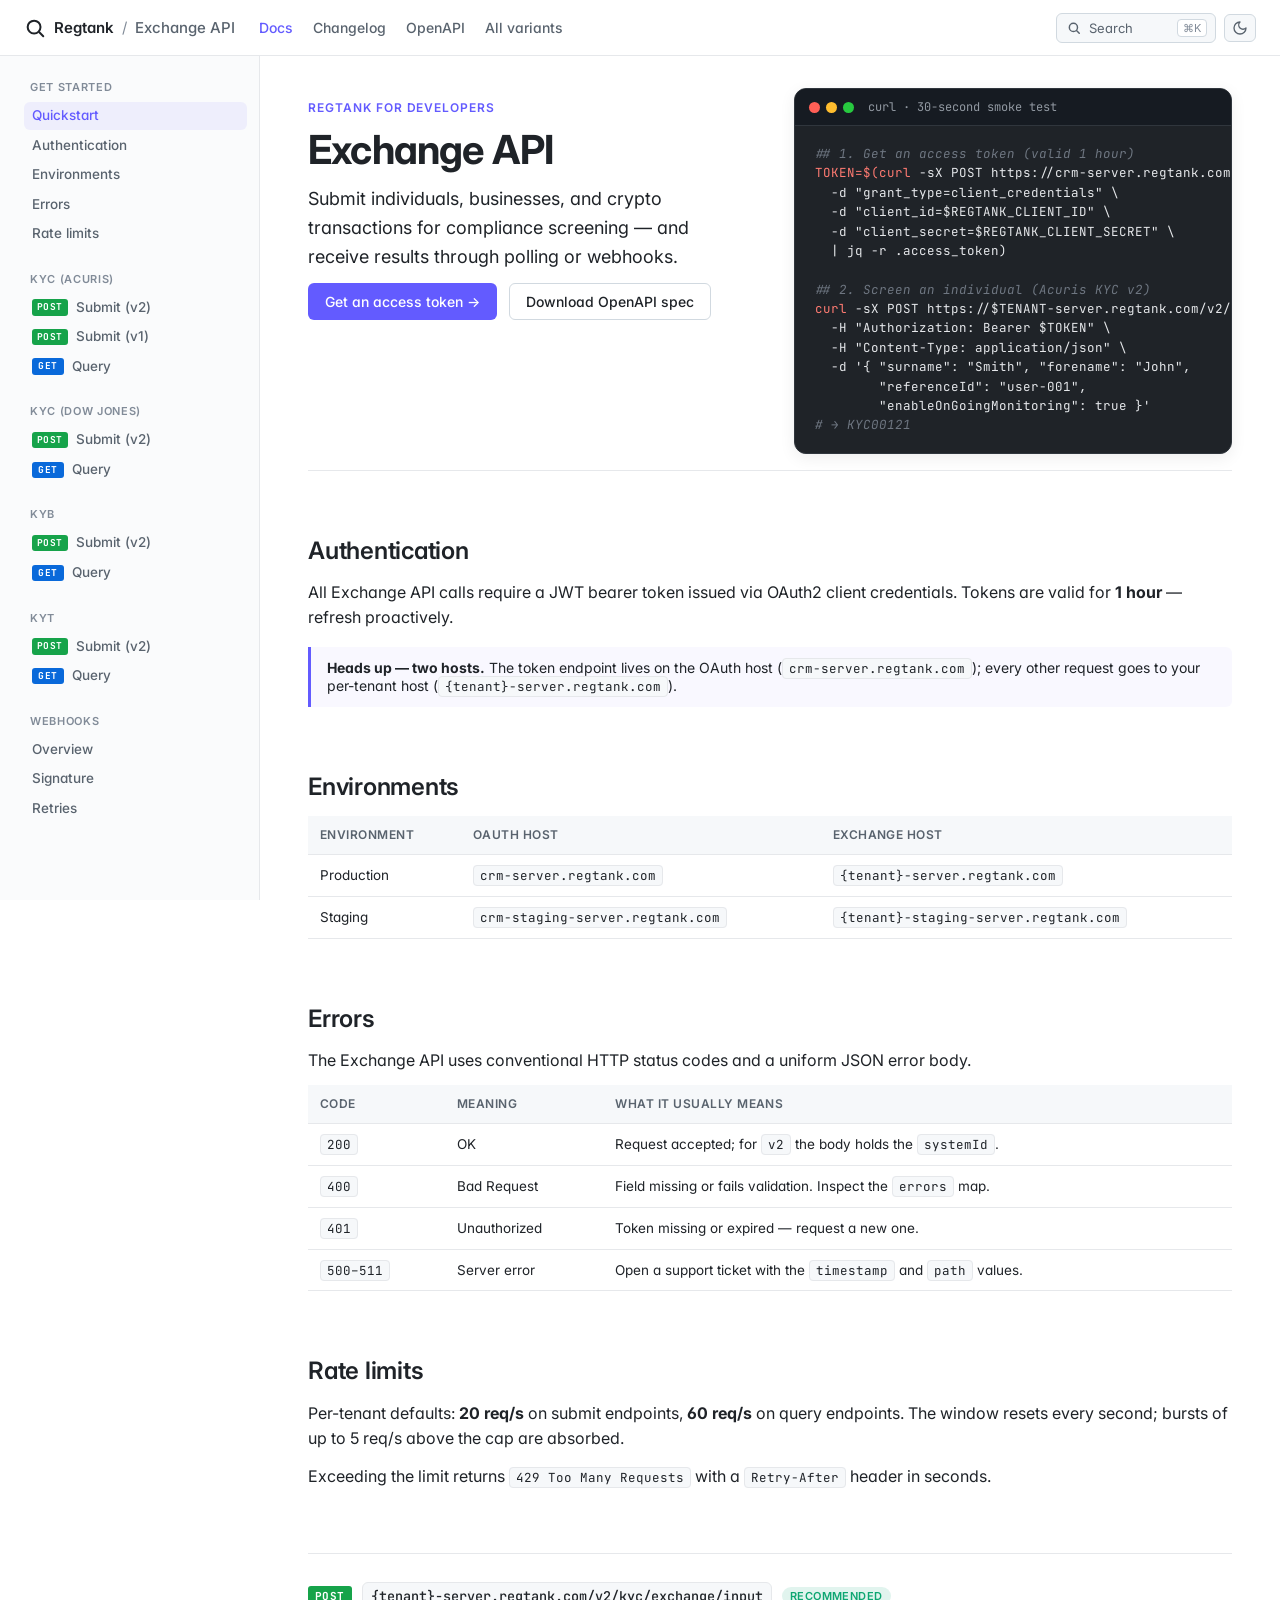
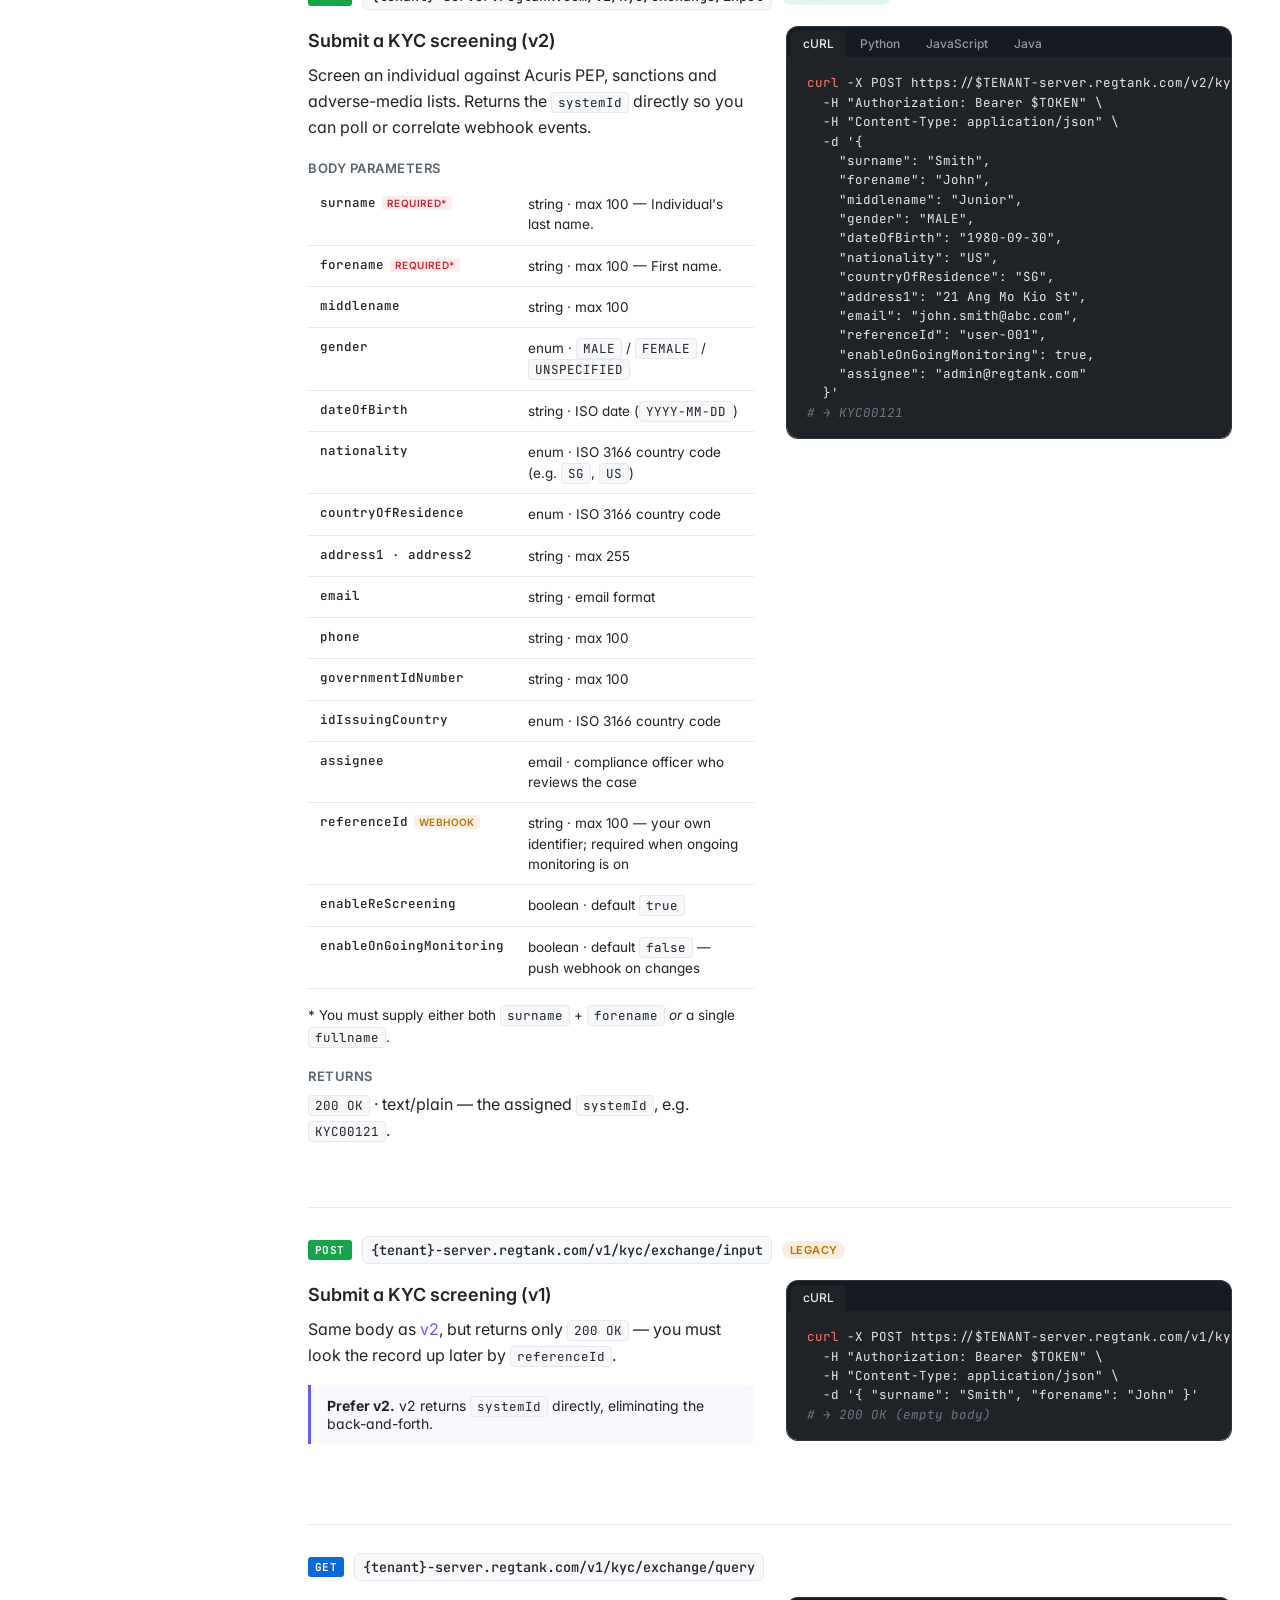
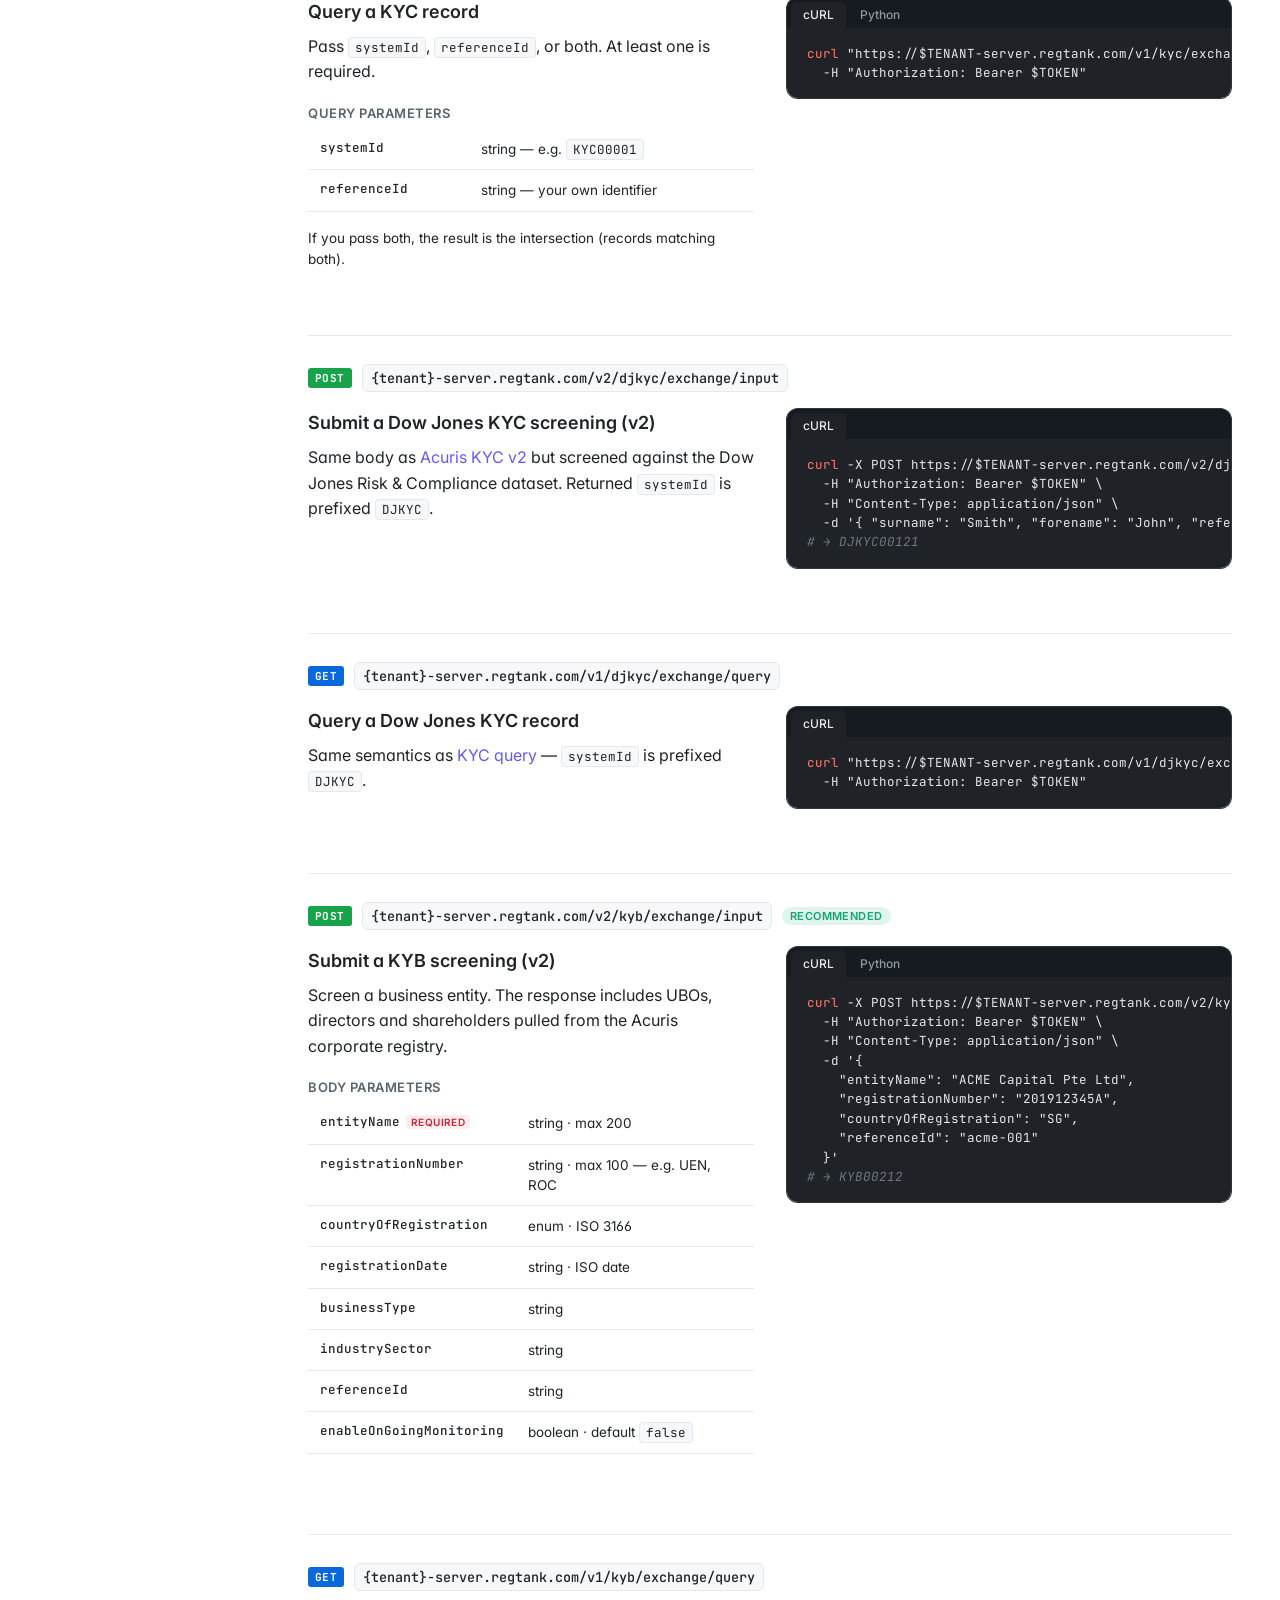
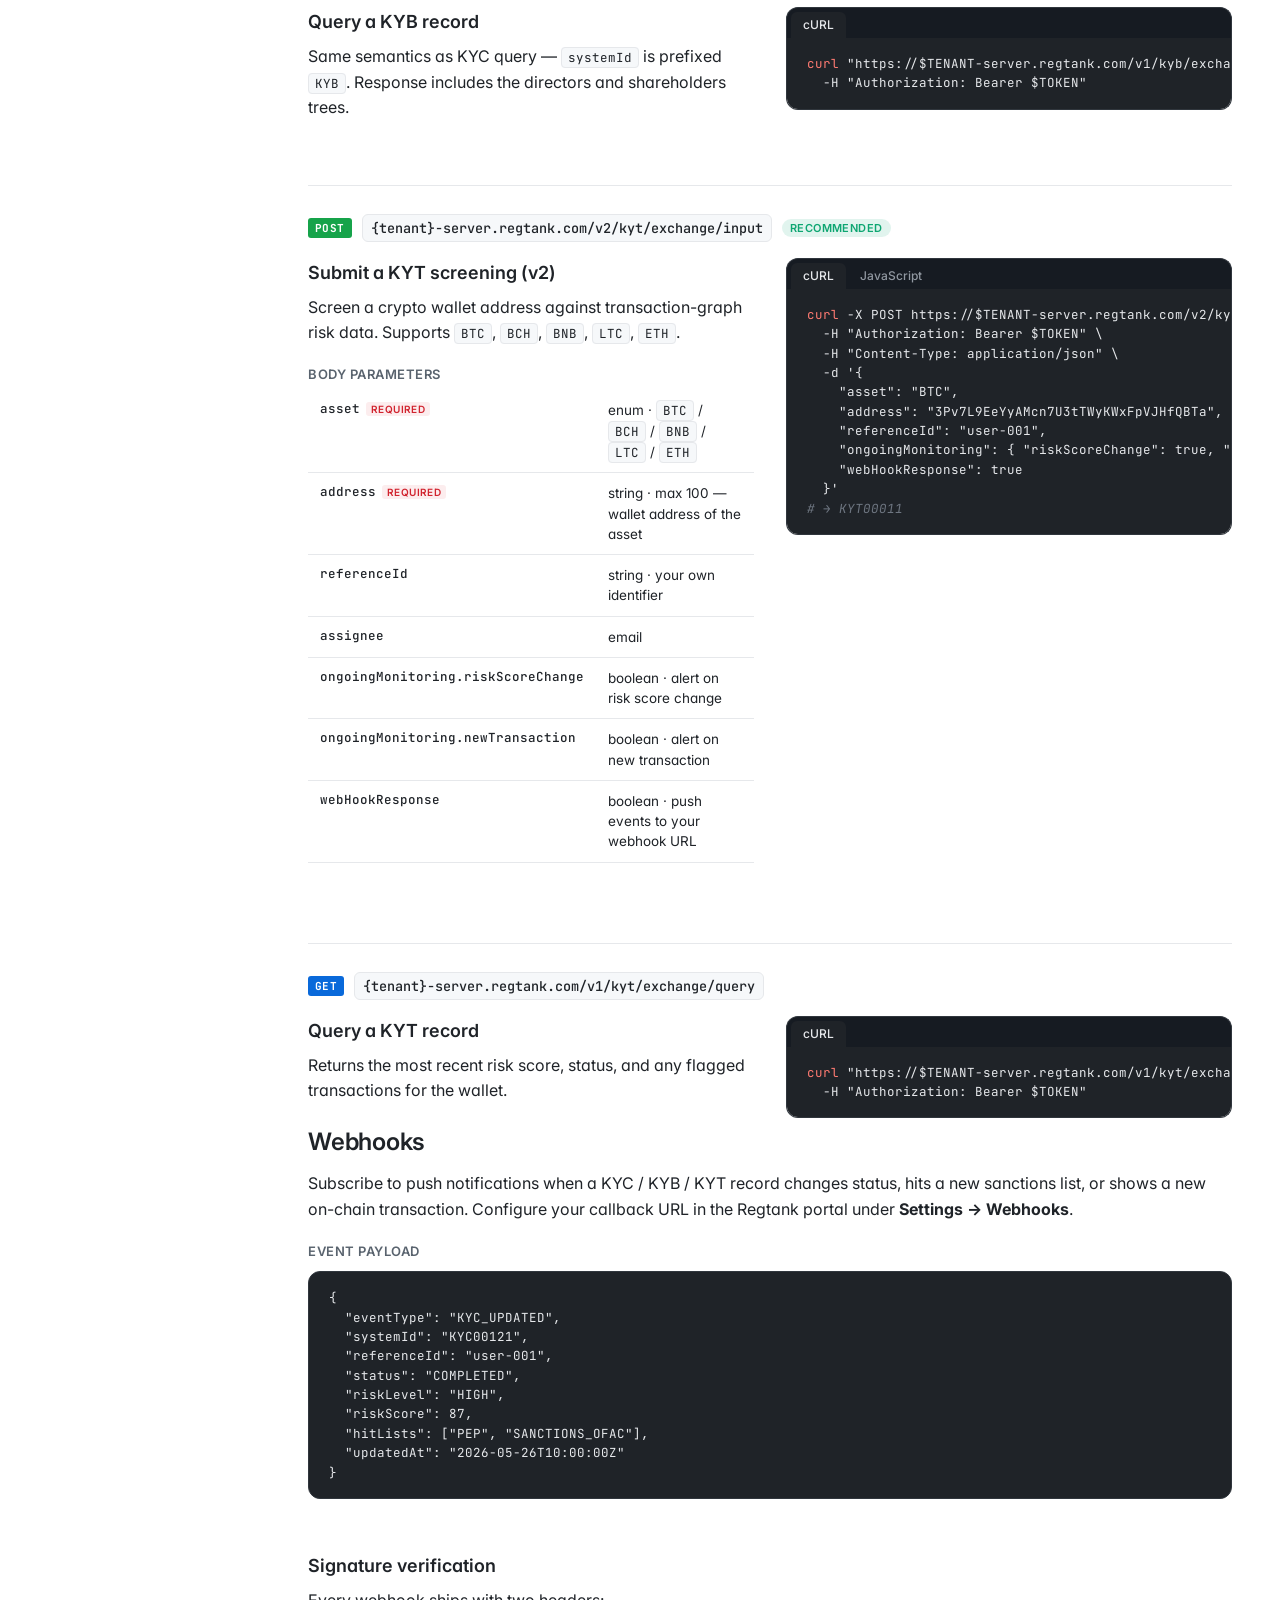
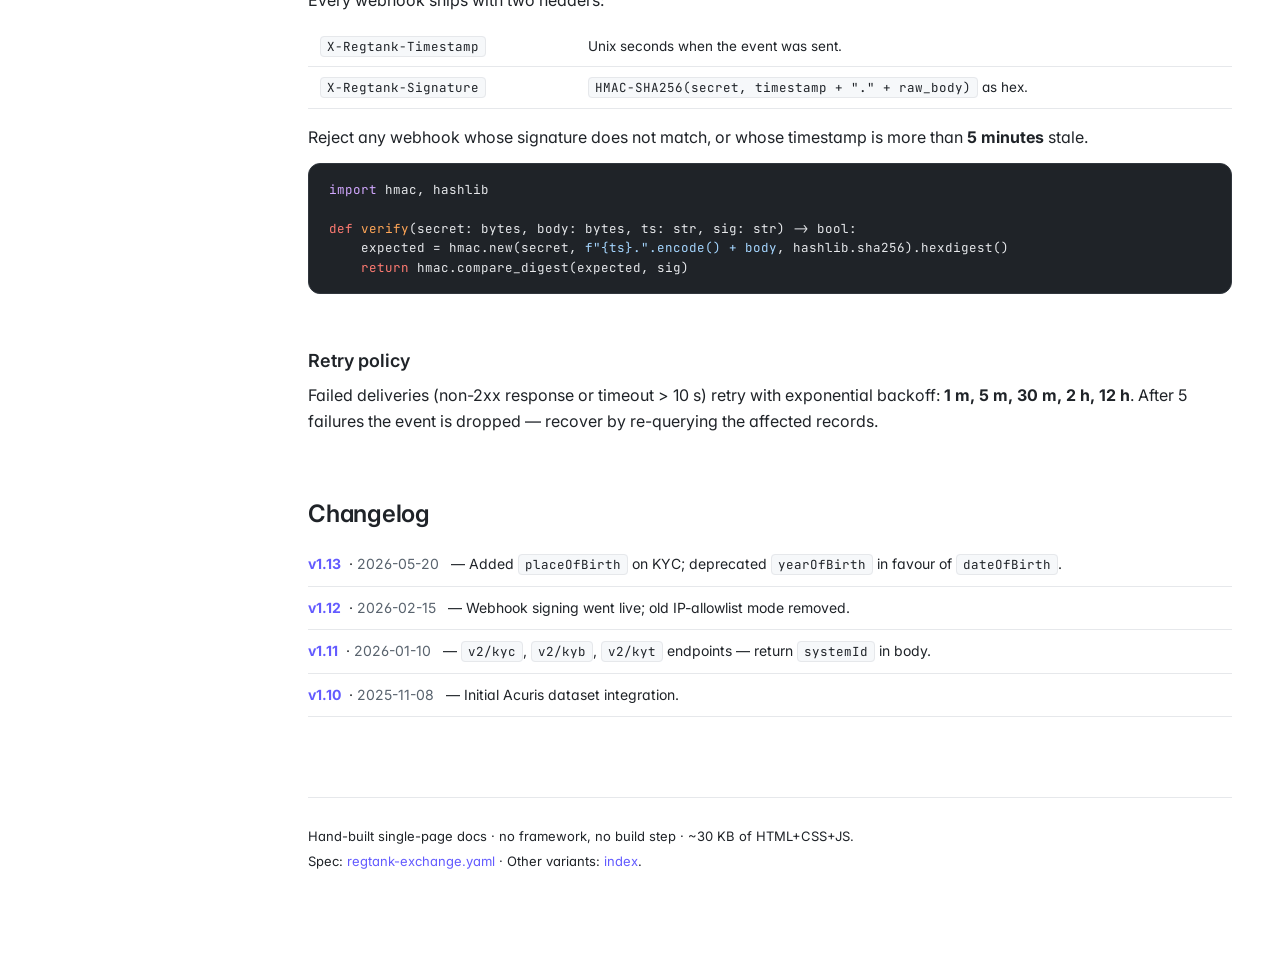
==== variants/custom-spa/index.html @ b51b9c36 "feat: Regtank Exchange API docs — 5 variants from one OpenAPI 3.1 spec Five rendering technologies (" ====
<!doctype html>
<html lang="en" data-theme="light">
  <head>
    <meta charset="utf-8" />
    <meta name="viewport" content="width=device-width, initial-scale=1" />
    <title>Regtank Exchange API · Docs</title>
    <meta name="description" content="Regtank Exchange API — hand-built Stripe-style developer docs (demo by SPXpay)" />
    <link rel="icon" href="data:image/svg+xml,<svg xmlns=%22http://www.w3.org/2000/svg%22 viewBox=%220 0 100 100%22><text y=%22.9em%22 font-size=%2290%22>🔎</text></svg>" />
    <link rel="preconnect" href="https://fonts.googleapis.com">
    <link rel="preconnect" href="https://fonts.gstatic.com" crossorigin>
    <link href="https://fonts.googleapis.com/css2?family=Inter:wght@400;500;600;700&family=JetBrains+Mono:wght@400;500;600&display=swap" rel="stylesheet">
    <link rel="stylesheet" href="styles.css" />
  </head>
  <body>
    <header class="topbar">
      <div class="topbar-inner">
        <a href="#" class="brand">
          <svg width="22" height="22" viewBox="0 0 24 24" fill="none" stroke="currentColor" stroke-width="2.2" stroke-linecap="round" stroke-linejoin="round"><circle cx="11" cy="11" r="7"/><path d="m21 21-4.3-4.3"/></svg>
          <span>Regtank</span>
          <span class="brand-sep">/</span>
          <span class="brand-section">Exchange API</span>
        </a>
        <nav class="top-nav">
          <a href="#section-quickstart" class="active">Docs</a>
          <a href="#section-changelog">Changelog</a>
          <a href="../../spec/regtank-exchange.yaml" target="_blank">OpenAPI</a>
          <a href="../../">All variants</a>
        </nav>
        <div class="top-actions">
          <button class="search-btn" id="search-btn" title="Search">
            <svg width="14" height="14" viewBox="0 0 24 24" fill="none" stroke="currentColor" stroke-width="2.5" stroke-linecap="round" stroke-linejoin="round"><circle cx="11" cy="11" r="7"/><path d="m21 21-4.3-4.3"/></svg>
            <span>Search</span>
            <kbd>⌘K</kbd>
          </button>
          <button class="theme-btn" id="theme-btn" title="Toggle theme">
            <svg class="icon-sun" width="16" height="16" viewBox="0 0 24 24" fill="none" stroke="currentColor" stroke-width="2" stroke-linecap="round" stroke-linejoin="round"><circle cx="12" cy="12" r="4"/><path d="M12 2v2"/><path d="M12 20v2"/><path d="m4.93 4.93 1.41 1.41"/><path d="m17.66 17.66 1.41 1.41"/><path d="M2 12h2"/><path d="M20 12h2"/><path d="m6.34 17.66-1.41 1.41"/><path d="m19.07 4.93-1.41 1.41"/></svg>
            <svg class="icon-moon" width="16" height="16" viewBox="0 0 24 24" fill="none" stroke="currentColor" stroke-width="2" stroke-linecap="round" stroke-linejoin="round"><path d="M12 3a6 6 0 0 0 9 9 9 9 0 1 1-9-9Z"/></svg>
          </button>
        </div>
      </div>
    </header>

    <div class="layout">
      <aside class="sidebar" id="sidebar">
        <nav>
          <div class="nav-section">
            <div class="nav-heading">Get started</div>
            <a href="#section-quickstart">Quickstart</a>
            <a href="#section-authentication">Authentication</a>
            <a href="#section-environments">Environments</a>
            <a href="#section-errors">Errors</a>
            <a href="#section-rate-limits">Rate limits</a>
          </div>
          <div class="nav-section">
            <div class="nav-heading">KYC (Acuris)</div>
            <a href="#op-submitKycV2"><span class="method post">POST</span> Submit (v2)</a>
            <a href="#op-submitKycV1"><span class="method post">POST</span> Submit (v1)</a>
            <a href="#op-queryKyc"><span class="method get">GET</span> Query</a>
          </div>
          <div class="nav-section">
            <div class="nav-heading">KYC (Dow Jones)</div>
            <a href="#op-submitDjKycV2"><span class="method post">POST</span> Submit (v2)</a>
            <a href="#op-queryDjKyc"><span class="method get">GET</span> Query</a>
          </div>
          <div class="nav-section">
            <div class="nav-heading">KYB</div>
            <a href="#op-submitKybV2"><span class="method post">POST</span> Submit (v2)</a>
            <a href="#op-queryKyb"><span class="method get">GET</span> Query</a>
          </div>
          <div class="nav-section">
            <div class="nav-heading">KYT</div>
            <a href="#op-submitKytV2"><span class="method post">POST</span> Submit (v2)</a>
            <a href="#op-queryKyt"><span class="method get">GET</span> Query</a>
          </div>
          <div class="nav-section">
            <div class="nav-heading">Webhooks</div>
            <a href="#section-webhook-overview">Overview</a>
            <a href="#section-webhook-signature">Signature</a>
            <a href="#section-webhook-retries">Retries</a>
          </div>
        </nav>
      </aside>

      <main class="content" id="content">
        <!-- Hero / Quickstart -->
        <section id="section-quickstart" class="hero">
          <div class="hero-text">
            <span class="hero-eyebrow">Regtank for developers</span>
            <h1>Exchange API</h1>
            <p class="hero-lede">
              Submit individuals, businesses, and crypto transactions for compliance
              screening — and receive results through polling or webhooks.
            </p>
            <div class="hero-cta">
              <a href="#section-authentication" class="btn primary">Get an access token →</a>
              <a href="../../spec/regtank-exchange.yaml" class="btn secondary" target="_blank">Download OpenAPI spec</a>
            </div>
          </div>
          <div class="hero-card">
            <div class="hero-card-head">
              <span class="dot red"></span><span class="dot yellow"></span><span class="dot green"></span>
              <span class="hero-card-title">curl · 30-second smoke test</span>
            </div>
<pre class="hero-card-body"><span class="c">## 1. Get an access token (valid 1 hour)</span>
<span class="k">TOKEN=$(curl</span> -sX POST https://crm-server.regtank.com/oauth/token \
  -d "grant_type=client_credentials" \
  -d "client_id=$REGTANK_CLIENT_ID" \
  -d "client_secret=$REGTANK_CLIENT_SECRET" \
  | jq -r .access_token)

<span class="c">## 2. Screen an individual (Acuris KYC v2)</span>
<span class="k">curl</span> -sX POST https://$TENANT-server.regtank.com/v2/kyc/exchange/input \
  -H "Authorization: Bearer $TOKEN" \
  -H "Content-Type: application/json" \
  -d '{ "surname": "Smith", "forename": "John",
        "referenceId": "user-001",
        "enableOnGoingMonitoring": true }'
<span class="c"># → KYC00121</span></pre>
          </div>
        </section>

        <section id="section-authentication">
          <h2>Authentication</h2>
          <p>
            All Exchange API calls require a JWT bearer token issued via OAuth2 client
            credentials. Tokens are valid for <strong>1 hour</strong> — refresh proactively.
          </p>
          <div class="callout">
            <strong>Heads up — two hosts.</strong>
            The token endpoint lives on the OAuth host (<code>crm-server.regtank.com</code>);
            every other request goes to your per-tenant host
            (<code>{tenant}-server.regtank.com</code>).
          </div>
        </section>

        <section id="section-environments">
          <h2>Environments</h2>
          <table class="def-table">
            <thead><tr><th>Environment</th><th>OAuth host</th><th>Exchange host</th></tr></thead>
            <tbody>
              <tr><td>Production</td><td><code>crm-server.regtank.com</code></td><td><code>{tenant}-server.regtank.com</code></td></tr>
              <tr><td>Staging</td><td><code>crm-staging-server.regtank.com</code></td><td><code>{tenant}-staging-server.regtank.com</code></td></tr>
            </tbody>
          </table>
        </section>

        <section id="section-errors">
          <h2>Errors</h2>
          <p>The Exchange API uses conventional HTTP status codes and a uniform JSON error body.</p>
          <table class="def-table">
            <thead><tr><th>Code</th><th>Meaning</th><th>What it usually means</th></tr></thead>
            <tbody>
              <tr><td><code>200</code></td><td>OK</td><td>Request accepted; for <code>v2</code> the body holds the <code>systemId</code>.</td></tr>
              <tr><td><code>400</code></td><td>Bad Request</td><td>Field missing or fails validation. Inspect the <code>errors</code> map.</td></tr>
              <tr><td><code>401</code></td><td>Unauthorized</td><td>Token missing or expired — request a new one.</td></tr>
              <tr><td><code>500–511</code></td><td>Server error</td><td>Open a support ticket with the <code>timestamp</code> and <code>path</code> values.</td></tr>
            </tbody>
          </table>
        </section>

        <section id="section-rate-limits">
          <h2>Rate limits</h2>
          <p>
            Per-tenant defaults: <strong>20 req/s</strong> on submit endpoints,
            <strong>60 req/s</strong> on query endpoints. The window resets every second;
            bursts of up to 5 req/s above the cap are absorbed.
          </p>
          <p>
            Exceeding the limit returns <code>429 Too Many Requests</code> with a
            <code>Retry-After</code> header in seconds.
          </p>
        </section>

        <!-- KYC v2 Submit -->
        <article id="op-submitKycV2" class="endpoint">
          <header>
            <span class="method post">POST</span>
            <code class="path">{tenant}-server.regtank.com/v2/kyc/exchange/input</code>
            <span class="badge recommended">recommended</span>
          </header>
          <div class="endpoint-grid">
            <div class="endpoint-doc">
              <h3>Submit a KYC screening (v2)</h3>
              <p>
                Screen an individual against Acuris PEP, sanctions and adverse-media
                lists. Returns the <code>systemId</code> directly so you can poll
                or correlate webhook events.
              </p>
              <h4>Body parameters</h4>
              <table class="params">
                <tbody>
                  <tr><td><code>surname</code><span class="req">required*</span></td><td>string · max 100 — Individual's last name.</td></tr>
                  <tr><td><code>forename</code><span class="req">required*</span></td><td>string · max 100 — First name.</td></tr>
                  <tr><td><code>middlename</code></td><td>string · max 100</td></tr>
                  <tr><td><code>gender</code></td><td>enum · <code>MALE</code> / <code>FEMALE</code> / <code>UNSPECIFIED</code></td></tr>
                  <tr><td><code>dateOfBirth</code></td><td>string · ISO date (<code>YYYY-MM-DD</code>)</td></tr>
                  <tr><td><code>nationality</code></td><td>enum · ISO 3166 country code (e.g. <code>SG</code>, <code>US</code>)</td></tr>
                  <tr><td><code>countryOfResidence</code></td><td>enum · ISO 3166 country code</td></tr>
                  <tr><td><code>address1</code> · <code>address2</code></td><td>string · max 255</td></tr>
                  <tr><td><code>email</code></td><td>string · email format</td></tr>
                  <tr><td><code>phone</code></td><td>string · max 100</td></tr>
                  <tr><td><code>governmentIdNumber</code></td><td>string · max 100</td></tr>
                  <tr><td><code>idIssuingCountry</code></td><td>enum · ISO 3166 country code</td></tr>
                  <tr><td><code>assignee</code></td><td>email · compliance officer who reviews the case</td></tr>
                  <tr><td><code>referenceId</code><span class="req opt">webhook</span></td><td>string · max 100 — your own identifier; required when ongoing monitoring is on</td></tr>
                  <tr><td><code>enableReScreening</code></td><td>boolean · default <code>true</code></td></tr>
                  <tr><td><code>enableOnGoingMonitoring</code></td><td>boolean · default <code>false</code> — push webhook on changes</td></tr>
                </tbody>
              </table>
              <p class="hint">* You must supply either both <code>surname</code> + <code>forename</code> <em>or</em> a single <code>fullname</code>.</p>
              <h4>Returns</h4>
              <p><code>200 OK</code> · text/plain — the assigned <code>systemId</code>, e.g. <code>KYC00121</code>.</p>
            </div>
            <aside class="endpoint-code">
              <div class="code-tabs" data-tabset="kyc-submit">
                <button data-lang="curl" class="active">cURL</button>
                <button data-lang="python">Python</button>
                <button data-lang="javascript">JavaScript</button>
                <button data-lang="java">Java</button>
              </div>
<pre data-tabset="kyc-submit" data-lang="curl" class="active"><span class="k">curl</span> -X POST https://$TENANT-server.regtank.com/v2/kyc/exchange/input \
  -H "Authorization: Bearer $TOKEN" \
  -H "Content-Type: application/json" \
  -d '{
    "surname": "Smith",
    "forename": "John",
    "middlename": "Junior",
    "gender": "MALE",
    "dateOfBirth": "1980-09-30",
    "nationality": "US",
    "countryOfResidence": "SG",
    "address1": "21 Ang Mo Kio St",
    "email": "john.smith@abc.com",
    "referenceId": "user-001",
    "enableOnGoingMonitoring": true,
    "assignee": "admin@regtank.com"
  }'
<span class="c"># → KYC00121</span></pre>
<pre data-tabset="kyc-submit" data-lang="python"><span class="i">import</span> os, requests

token = requests.post(
    "https://crm-server.regtank.com/oauth/token",
    data={
        "grant_type": "client_credentials",
        "client_id": os.environ["REGTANK_CLIENT_ID"],
        "client_secret": os.environ["REGTANK_CLIENT_SECRET"],
    },
).json()["access_token"]

system_id = requests.post(
    f"https://{os.environ['TENANT']}-server.regtank.com/v2/kyc/exchange/input",
    headers={"Authorization": <span class="s">f"Bearer {token}"</span>},
    json={
        "surname": "Smith",
        "forename": "John",
        "dateOfBirth": "1980-09-30",
        "nationality": "US",
        "referenceId": "user-001",
        "enableOnGoingMonitoring": True,
    },
).text
<span class="c">## "KYC00121"</span></pre>
<pre data-tabset="kyc-submit" data-lang="javascript"><span class="i">import</span> { fetch } <span class="i">from</span> 'undici';

<span class="k">const</span> tok = <span class="k">await</span> fetch(<span class="s">'https://crm-server.regtank.com/oauth/token'</span>, {
  method: <span class="s">'POST'</span>,
  body: <span class="k">new</span> URLSearchParams({
    grant_type: <span class="s">'client_credentials'</span>,
    client_id: process.env.REGTANK_CLIENT_ID,
    client_secret: process.env.REGTANK_CLIENT_SECRET,
  }),
}).then(r => r.json());

<span class="k">const</span> systemId = <span class="k">await</span> fetch(
  <span class="s">`https://${process.env.TENANT}-server.regtank.com/v2/kyc/exchange/input`</span>,
  {
    method: <span class="s">'POST'</span>,
    headers: {
      <span class="s">'Authorization'</span>: <span class="s">`Bearer ${tok.access_token}`</span>,
      <span class="s">'Content-Type'</span>: <span class="s">'application/json'</span>,
    },
    body: JSON.stringify({
      surname: <span class="s">'Smith'</span>,
      forename: <span class="s">'John'</span>,
      referenceId: <span class="s">'user-001'</span>,
      enableOnGoingMonitoring: <span class="k">true</span>,
    }),
  },
).then(r => r.text());
<span class="c">// "KYC00121"</span></pre>
<pre data-tabset="kyc-submit" data-lang="java">HttpClient http = HttpClient.newHttpClient();

<span class="c">// 1. token</span>
HttpRequest tok = HttpRequest.newBuilder()
    .uri(URI.create(<span class="s">"https://crm-server.regtank.com/oauth/token"</span>))
    .POST(BodyPublishers.ofString(
        <span class="s">"grant_type=client_credentials"</span>
        + <span class="s">"&amp;client_id="</span> + System.getenv(<span class="s">"REGTANK_CLIENT_ID"</span>)
        + <span class="s">"&amp;client_secret="</span> + System.getenv(<span class="s">"REGTANK_CLIENT_SECRET"</span>)))
    .build();
String token = JsonParser.parseString(http.send(tok, BodyHandlers.ofString()).body())
    .getAsJsonObject().get(<span class="s">"access_token"</span>).getAsString();

<span class="c">// 2. submit</span>
HttpRequest req = HttpRequest.newBuilder()
    .uri(URI.create(<span class="s">"https://"</span> + tenant + <span class="s">"-server.regtank.com/v2/kyc/exchange/input"</span>))
    .header(<span class="s">"Authorization"</span>, <span class="s">"Bearer "</span> + token)
    .header(<span class="s">"Content-Type"</span>, <span class="s">"application/json"</span>)
    .POST(BodyPublishers.ofString(<span class="s">"""
        { "surname":"Smith","forename":"John",
          "referenceId":"user-001",
          "enableOnGoingMonitoring":true }
    """</span>))
    .build();
String systemId = http.send(req, BodyHandlers.ofString()).body();
<span class="c">// "KYC00121"</span></pre>
            </aside>
          </div>
        </article>

        <!-- KYC v1 Submit -->
        <article id="op-submitKycV1" class="endpoint">
          <header>
            <span class="method post">POST</span>
            <code class="path">{tenant}-server.regtank.com/v1/kyc/exchange/input</code>
            <span class="badge legacy">legacy</span>
          </header>
          <div class="endpoint-grid">
            <div class="endpoint-doc">
              <h3>Submit a KYC screening (v1)</h3>
              <p>Same body as <a href="#op-submitKycV2">v2</a>, but returns only <code>200 OK</code> — you must look the record up later by <code>referenceId</code>.</p>
              <div class="callout">
                <strong>Prefer v2.</strong> v2 returns <code>systemId</code> directly, eliminating the back-and-forth.
              </div>
            </div>
            <aside class="endpoint-code">
              <div class="code-tabs" data-tabset="kyc-v1"><button data-lang="curl" class="active">cURL</button></div>
<pre data-tabset="kyc-v1" data-lang="curl" class="active"><span class="k">curl</span> -X POST https://$TENANT-server.regtank.com/v1/kyc/exchange/input \
  -H "Authorization: Bearer $TOKEN" \
  -H "Content-Type: application/json" \
  -d '{ "surname": "Smith", "forename": "John" }'
<span class="c"># → 200 OK (empty body)</span></pre>
            </aside>
          </div>
        </article>

        <!-- KYC Query -->
        <article id="op-queryKyc" class="endpoint">
          <header>
            <span class="method get">GET</span>
            <code class="path">{tenant}-server.regtank.com/v1/kyc/exchange/query</code>
          </header>
          <div class="endpoint-grid">
            <div class="endpoint-doc">
              <h3>Query a KYC record</h3>
              <p>Pass <code>systemId</code>, <code>referenceId</code>, or both. At least one is required.</p>
              <h4>Query parameters</h4>
              <table class="params">
                <tbody>
                  <tr><td><code>systemId</code></td><td>string — e.g. <code>KYC00001</code></td></tr>
                  <tr><td><code>referenceId</code></td><td>string — your own identifier</td></tr>
                </tbody>
              </table>
              <p class="hint">If you pass both, the result is the intersection (records matching both).</p>
            </div>
            <aside class="endpoint-code">
              <div class="code-tabs" data-tabset="kyc-query"><button data-lang="curl" class="active">cURL</button><button data-lang="python">Python</button></div>
<pre data-tabset="kyc-query" data-lang="curl" class="active"><span class="k">curl</span> "https://$TENANT-server.regtank.com/v1/kyc/exchange/query?systemId=KYC00001" \
  -H "Authorization: Bearer $TOKEN"</pre>
<pre data-tabset="kyc-query" data-lang="python">records = requests.get(
    <span class="s">f"https://{tenant}-server.regtank.com/v1/kyc/exchange/query"</span>,
    headers={<span class="s">"Authorization"</span>: <span class="s">f"Bearer {token}"</span>},
    params={<span class="s">"systemId"</span>: <span class="s">"KYC00001"</span>},
).json()
<span class="c">## [{ "systemId": "KYC00001", "status": "COMPLETED", "riskLevel": "LOW", ... }]</span></pre>
            </aside>
          </div>
        </article>

        <!-- DJKYC v2 -->
        <article id="op-submitDjKycV2" class="endpoint">
          <header><span class="method post">POST</span><code class="path">{tenant}-server.regtank.com/v2/djkyc/exchange/input</code></header>
          <div class="endpoint-grid">
            <div class="endpoint-doc">
              <h3>Submit a Dow Jones KYC screening (v2)</h3>
              <p>Same body as <a href="#op-submitKycV2">Acuris KYC v2</a> but screened against the Dow Jones Risk &amp; Compliance dataset. Returned <code>systemId</code> is prefixed <code>DJKYC</code>.</p>
            </div>
            <aside class="endpoint-code">
              <div class="code-tabs" data-tabset="dj"><button data-lang="curl" class="active">cURL</button></div>
<pre data-tabset="dj" data-lang="curl" class="active"><span class="k">curl</span> -X POST https://$TENANT-server.regtank.com/v2/djkyc/exchange/input \
  -H "Authorization: Bearer $TOKEN" \
  -H "Content-Type: application/json" \
  -d '{ "surname": "Smith", "forename": "John", "referenceId": "u-001" }'
<span class="c"># → DJKYC00121</span></pre>
            </aside>
          </div>
        </article>

        <article id="op-queryDjKyc" class="endpoint">
          <header><span class="method get">GET</span><code class="path">{tenant}-server.regtank.com/v1/djkyc/exchange/query</code></header>
          <div class="endpoint-grid">
            <div class="endpoint-doc">
              <h3>Query a Dow Jones KYC record</h3>
              <p>Same semantics as <a href="#op-queryKyc">KYC query</a> — <code>systemId</code> is prefixed <code>DJKYC</code>.</p>
            </div>
            <aside class="endpoint-code">
              <div class="code-tabs" data-tabset="djq"><button data-lang="curl" class="active">cURL</button></div>
<pre data-tabset="djq" data-lang="curl" class="active"><span class="k">curl</span> "https://$TENANT-server.regtank.com/v1/djkyc/exchange/query?systemId=DJKYC00001" \
  -H "Authorization: Bearer $TOKEN"</pre>
            </aside>
          </div>
        </article>

        <!-- KYB v2 -->
        <article id="op-submitKybV2" class="endpoint">
          <header><span class="method post">POST</span><code class="path">{tenant}-server.regtank.com/v2/kyb/exchange/input</code><span class="badge recommended">recommended</span></header>
          <div class="endpoint-grid">
            <div class="endpoint-doc">
              <h3>Submit a KYB screening (v2)</h3>
              <p>Screen a business entity. The response includes UBOs, directors and shareholders pulled from the Acuris corporate registry.</p>
              <h4>Body parameters</h4>
              <table class="params">
                <tbody>
                  <tr><td><code>entityName</code><span class="req">required</span></td><td>string · max 200</td></tr>
                  <tr><td><code>registrationNumber</code></td><td>string · max 100 — e.g. UEN, ROC</td></tr>
                  <tr><td><code>countryOfRegistration</code></td><td>enum · ISO 3166</td></tr>
                  <tr><td><code>registrationDate</code></td><td>string · ISO date</td></tr>
                  <tr><td><code>businessType</code></td><td>string</td></tr>
                  <tr><td><code>industrySector</code></td><td>string</td></tr>
                  <tr><td><code>referenceId</code></td><td>string</td></tr>
                  <tr><td><code>enableOnGoingMonitoring</code></td><td>boolean · default <code>false</code></td></tr>
                </tbody>
              </table>
            </div>
            <aside class="endpoint-code">
              <div class="code-tabs" data-tabset="kyb"><button data-lang="curl" class="active">cURL</button><button data-lang="python">Python</button></div>
<pre data-tabset="kyb" data-lang="curl" class="active"><span class="k">curl</span> -X POST https://$TENANT-server.regtank.com/v2/kyb/exchange/input \
  -H "Authorization: Bearer $TOKEN" \
  -H "Content-Type: application/json" \
  -d '{
    "entityName": "ACME Capital Pte Ltd",
    "registrationNumber": "201912345A",
    "countryOfRegistration": "SG",
    "referenceId": "acme-001"
  }'
<span class="c"># → KYB00212</span></pre>
<pre data-tabset="kyb" data-lang="python">requests.post(
    <span class="s">f"https://{tenant}-server.regtank.com/v2/kyb/exchange/input"</span>,
    headers={<span class="s">"Authorization"</span>: <span class="s">f"Bearer {token}"</span>},
    json={
        <span class="s">"entityName"</span>: <span class="s">"ACME Capital Pte Ltd"</span>,
        <span class="s">"registrationNumber"</span>: <span class="s">"201912345A"</span>,
        <span class="s">"countryOfRegistration"</span>: <span class="s">"SG"</span>,
        <span class="s">"referenceId"</span>: <span class="s">"acme-001"</span>,
    },
).text  <span class="c"># "KYB00212"</span></pre>
            </aside>
          </div>
        </article>

        <article id="op-queryKyb" class="endpoint">
          <header><span class="method get">GET</span><code class="path">{tenant}-server.regtank.com/v1/kyb/exchange/query</code></header>
          <div class="endpoint-grid">
            <div class="endpoint-doc">
              <h3>Query a KYB record</h3>
              <p>Same semantics as KYC query — <code>systemId</code> is prefixed <code>KYB</code>. Response includes the directors and shareholders trees.</p>
            </div>
            <aside class="endpoint-code">
              <div class="code-tabs" data-tabset="kybq"><button data-lang="curl" class="active">cURL</button></div>
<pre data-tabset="kybq" data-lang="curl" class="active"><span class="k">curl</span> "https://$TENANT-server.regtank.com/v1/kyb/exchange/query?systemId=KYB003456" \
  -H "Authorization: Bearer $TOKEN"</pre>
            </aside>
          </div>
        </article>

        <!-- KYT v2 -->
        <article id="op-submitKytV2" class="endpoint">
          <header><span class="method post">POST</span><code class="path">{tenant}-server.regtank.com/v2/kyt/exchange/input</code><span class="badge recommended">recommended</span></header>
          <div class="endpoint-grid">
            <div class="endpoint-doc">
              <h3>Submit a KYT screening (v2)</h3>
              <p>Screen a crypto wallet address against transaction-graph risk data. Supports <code>BTC</code>, <code>BCH</code>, <code>BNB</code>, <code>LTC</code>, <code>ETH</code>.</p>
              <h4>Body parameters</h4>
              <table class="params">
                <tbody>
                  <tr><td><code>asset</code><span class="req">required</span></td><td>enum · <code>BTC</code> / <code>BCH</code> / <code>BNB</code> / <code>LTC</code> / <code>ETH</code></td></tr>
                  <tr><td><code>address</code><span class="req">required</span></td><td>string · max 100 — wallet address of the asset</td></tr>
                  <tr><td><code>referenceId</code></td><td>string · your own identifier</td></tr>
                  <tr><td><code>assignee</code></td><td>email</td></tr>
                  <tr><td><code>ongoingMonitoring.riskScoreChange</code></td><td>boolean · alert on risk score change</td></tr>
                  <tr><td><code>ongoingMonitoring.newTransaction</code></td><td>boolean · alert on new transaction</td></tr>
                  <tr><td><code>webHookResponse</code></td><td>boolean · push events to your webhook URL</td></tr>
                </tbody>
              </table>
            </div>
            <aside class="endpoint-code">
              <div class="code-tabs" data-tabset="kyt"><button data-lang="curl" class="active">cURL</button><button data-lang="javascript">JavaScript</button></div>
<pre data-tabset="kyt" data-lang="curl" class="active"><span class="k">curl</span> -X POST https://$TENANT-server.regtank.com/v2/kyt/exchange/input \
  -H "Authorization: Bearer $TOKEN" \
  -H "Content-Type: application/json" \
  -d '{
    "asset": "BTC",
    "address": "3Pv7L9EeYyAMcn7U3tTWyKWxFpVJHfQBTa",
    "referenceId": "user-001",
    "ongoingMonitoring": { "riskScoreChange": true, "newTransaction": true },
    "webHookResponse": true
  }'
<span class="c"># → KYT00011</span></pre>
<pre data-tabset="kyt" data-lang="javascript"><span class="k">const</span> systemId = <span class="k">await</span> fetch(
  <span class="s">`https://${tenant}-server.regtank.com/v2/kyt/exchange/input`</span>,
  {
    method: <span class="s">'POST'</span>,
    headers: { Authorization: <span class="s">`Bearer ${token}`</span>, <span class="s">'Content-Type'</span>: <span class="s">'application/json'</span> },
    body: JSON.stringify({
      asset: <span class="s">'BTC'</span>,
      address: <span class="s">'3Pv7L9EeYyAMcn7U3tTWyKWxFpVJHfQBTa'</span>,
      referenceId: <span class="s">'user-001'</span>,
      ongoingMonitoring: { riskScoreChange: <span class="k">true</span>, newTransaction: <span class="k">true</span> },
      webHookResponse: <span class="k">true</span>,
    }),
  },
).then(r => r.text());
<span class="c">// "KYT00011"</span></pre>
            </aside>
          </div>
        </article>

        <article id="op-queryKyt" class="endpoint">
          <header><span class="method get">GET</span><code class="path">{tenant}-server.regtank.com/v1/kyt/exchange/query</code></header>
          <div class="endpoint-grid">
            <div class="endpoint-doc">
              <h3>Query a KYT record</h3>
              <p>Returns the most recent risk score, status, and any flagged transactions for the wallet.</p>
            </div>
            <aside class="endpoint-code">
              <div class="code-tabs" data-tabset="kytq"><button data-lang="curl" class="active">cURL</button></div>
<pre data-tabset="kytq" data-lang="curl" class="active"><span class="k">curl</span> "https://$TENANT-server.regtank.com/v1/kyt/exchange/query?systemId=KYT00011" \
  -H "Authorization: Bearer $TOKEN"</pre>
            </aside>
          </div>
        </article>

        <!-- Webhooks -->
        <section id="section-webhook-overview">
          <h2>Webhooks</h2>
          <p>
            Subscribe to push notifications when a KYC / KYB / KYT record changes status,
            hits a new sanctions list, or shows a new on-chain transaction.
            Configure your callback URL in the Regtank portal under
            <strong>Settings → Webhooks</strong>.
          </p>
          <h4>Event payload</h4>
          <pre class="standalone">{
  "eventType": "KYC_UPDATED",
  "systemId": "KYC00121",
  "referenceId": "user-001",
  "status": "COMPLETED",
  "riskLevel": "HIGH",
  "riskScore": 87,
  "hitLists": ["PEP", "SANCTIONS_OFAC"],
  "updatedAt": "2026-05-26T10:00:00Z"
}</pre>
        </section>

        <section id="section-webhook-signature">
          <h3>Signature verification</h3>
          <p>Every webhook ships with two headers:</p>
          <table class="def-table">
            <tbody>
              <tr><td><code>X-Regtank-Timestamp</code></td><td>Unix seconds when the event was sent.</td></tr>
              <tr><td><code>X-Regtank-Signature</code></td><td><code>HMAC-SHA256(secret, timestamp + "." + raw_body)</code> as hex.</td></tr>
            </tbody>
          </table>
          <p>Reject any webhook whose signature does not match, or whose timestamp is more than <strong>5 minutes</strong> stale.</p>
          <pre class="standalone"><span class="i">import</span> hmac, hashlib

<span class="k">def</span> <span class="f">verify</span>(secret: bytes, body: bytes, ts: str, sig: str) -> bool:
    expected = hmac.new(secret, <span class="s">f"{ts}.".encode() + body</span>, hashlib.sha256).hexdigest()
    <span class="k">return</span> hmac.compare_digest(expected, sig)</pre>
        </section>

        <section id="section-webhook-retries">
          <h3>Retry policy</h3>
          <p>
            Failed deliveries (non-2xx response or timeout &gt; 10 s) retry with exponential
            backoff: <strong>1 m, 5 m, 30 m, 2 h, 12 h</strong>. After 5 failures the event
            is dropped — recover by re-querying the affected records.
          </p>
        </section>

        <section id="section-changelog">
          <h2>Changelog</h2>
          <ul class="changelog">
            <li><strong>v1.13</strong> · <em>2026-05-20</em> — Added <code>placeOfBirth</code> on KYC; deprecated <code>yearOfBirth</code> in favour of <code>dateOfBirth</code>.</li>
            <li><strong>v1.12</strong> · <em>2026-02-15</em> — Webhook signing went live; old IP-allowlist mode removed.</li>
            <li><strong>v1.11</strong> · <em>2026-01-10</em> — <code>v2/kyc</code>, <code>v2/kyb</code>, <code>v2/kyt</code> endpoints — return <code>systemId</code> in body.</li>
            <li><strong>v1.10</strong> · <em>2025-11-08</em> — Initial Acuris dataset integration.</li>
          </ul>
        </section>

        <footer class="footer">
          <p>Hand-built single-page docs · no framework, no build step · ~30 KB of HTML+CSS+JS.</p>
          <p>Spec: <a href="../../spec/regtank-exchange.yaml" target="_blank">regtank-exchange.yaml</a> · Other variants: <a href="../../">index</a>.</p>
        </footer>
      </main>
    </div>

    <div class="search-modal" id="search-modal" hidden>
      <div class="search-modal-card">
        <div class="search-modal-input">
          <svg width="16" height="16" viewBox="0 0 24 24" fill="none" stroke="currentColor" stroke-width="2" stroke-linecap="round" stroke-linejoin="round"><circle cx="11" cy="11" r="7"/><path d="m21 21-4.3-4.3"/></svg>
          <input id="search-input" type="search" placeholder="Search endpoints, fields, error codes…" autocomplete="off" />
          <kbd>esc</kbd>
        </div>
        <div class="search-results" id="search-results"></div>
      </div>
    </div>

    <script src="script.js"></script>
  </body>
</html>
---- variants/custom-spa/styles.css ----
/* ========================================================================
   Regtank Exchange API — hand-built Stripe-style docs
   ======================================================================== */

:root {
  --c-bg: #ffffff;
  --c-bg-elev: #f6f8fa;
  --c-bg-sidebar: #fafbfc;
  --c-text: #1f2328;
  --c-text-muted: #59636e;
  --c-text-soft: #818b98;
  --c-border: #d1d9e0;
  --c-border-soft: #e6e8eb;
  --c-link: #635bff;        /* stripe purple */
  --c-link-hover: #4b44d0;
  --c-accent: #635bff;
  --c-code-bg: #1f2328;
  --c-code-text: #e6e8eb;
  --c-success: #0ea672;
  --c-warning: #b97400;
  --c-danger: #d1242f;

  --post: #16a34a;
  --get:  #0969da;
  --put:  #b97400;
  --del:  #d1242f;

  --radius: 6px;
  --radius-lg: 12px;
  --shadow-sm: 0 1px 2px rgba(0,0,0,.05);
  --shadow-md: 0 4px 16px rgba(0,0,0,.07);

  --sidebar-w: 260px;
  --top-h: 56px;
  --content-max: 1380px;

  --font: 'Inter', -apple-system, BlinkMacSystemFont, 'Segoe UI', system-ui, sans-serif;
  --font-mono: 'JetBrains Mono', ui-monospace, SFMono-Regular, Menlo, monospace;
}

html[data-theme='dark'] {
  --c-bg: #0d1117;
  --c-bg-elev: #161b22;
  --c-bg-sidebar: #0d1117;
  --c-text: #e6e8eb;
  --c-text-muted: #9198a1;
  --c-text-soft: #656c76;
  --c-border: #30363d;
  --c-border-soft: #21262d;
  --c-link: #8b85ff;
  --c-link-hover: #a59fff;
  --c-code-bg: #010409;
  --c-code-text: #e6e8eb;
  --shadow-sm: 0 1px 2px rgba(0,0,0,.4);
  --shadow-md: 0 4px 16px rgba(0,0,0,.5);
}

*, *::before, *::after { box-sizing: border-box; }

html, body {
  margin: 0;
  background: var(--c-bg);
  color: var(--c-text);
  font-family: var(--font);
  -webkit-font-smoothing: antialiased;
  font-feature-settings: 'cv02', 'cv03', 'cv04', 'cv11';
}

a { color: var(--c-link); text-decoration: none; }
a:hover { color: var(--c-link-hover); }

code, pre { font-family: var(--font-mono); font-size: 13px; }
code {
  background: var(--c-bg-elev);
  padding: 1px 6px;
  border-radius: 4px;
  border: 1px solid var(--c-border-soft);
  font-size: 12.5px;
}
pre code { background: transparent; border: none; padding: 0; }

/* ---------- Topbar ---------- */

.topbar {
  position: sticky; top: 0; z-index: 50;
  height: var(--top-h);
  background: var(--c-bg);
  border-bottom: 1px solid var(--c-border-soft);
  backdrop-filter: saturate(180%) blur(6px);
}
.topbar-inner {
  max-width: var(--content-max);
  height: 100%;
  margin: 0 auto;
  display: flex; align-items: center; gap: 24px;
  padding: 0 24px;
}
.brand {
  display: flex; align-items: center; gap: 8px;
  color: var(--c-text);
  font-weight: 600;
  font-size: 15px;
}
.brand:hover { color: var(--c-text); }
.brand-sep { color: var(--c-text-soft); font-weight: 400; }
.brand-section { color: var(--c-text-muted); font-weight: 500; }

.top-nav {
  display: flex; gap: 20px; flex: 1;
}
.top-nav a {
  color: var(--c-text-muted);
  font-size: 14px;
  font-weight: 500;
  padding: 4px 0;
}
.top-nav a:hover, .top-nav a.active { color: var(--c-text); }
.top-nav a.active { color: var(--c-accent); }

.top-actions { display: flex; align-items: center; gap: 8px; }
.search-btn {
  display: flex; align-items: center; gap: 8px;
  background: var(--c-bg-elev);
  border: 1px solid var(--c-border);
  border-radius: var(--radius);
  padding: 5px 8px 5px 10px;
  font: inherit;
  font-size: 13px;
  color: var(--c-text-muted);
  cursor: pointer;
}
.search-btn:hover { border-color: var(--c-text-soft); }
.search-btn span { padding-right: 36px; }
.search-btn kbd {
  background: var(--c-bg);
  border: 1px solid var(--c-border);
  border-radius: 4px;
  font: inherit;
  font-size: 11px;
  padding: 1px 5px;
  color: var(--c-text-soft);
}

.theme-btn {
  background: var(--c-bg-elev);
  border: 1px solid var(--c-border);
  border-radius: var(--radius);
  width: 32px; height: 28px;
  display: inline-flex; align-items: center; justify-content: center;
  cursor: pointer;
  color: var(--c-text-muted);
}
.theme-btn:hover { color: var(--c-text); border-color: var(--c-text-soft); }
.theme-btn .icon-sun { display: none; }
.theme-btn .icon-moon { display: inline; }
html[data-theme='dark'] .theme-btn .icon-sun { display: inline; }
html[data-theme='dark'] .theme-btn .icon-moon { display: none; }

/* ---------- Layout ---------- */

.layout {
  display: grid;
  grid-template-columns: var(--sidebar-w) 1fr;
  max-width: var(--content-max);
  margin: 0 auto;
}

.sidebar {
  position: sticky;
  top: var(--top-h);
  height: calc(100vh - var(--top-h));
  overflow-y: auto;
  padding: 24px 12px 48px 24px;
  background: var(--c-bg-sidebar);
  border-right: 1px solid var(--c-border-soft);
}
.sidebar nav { display: flex; flex-direction: column; gap: 24px; }
.nav-section { display: flex; flex-direction: column; gap: 2px; }
.nav-heading {
  font-size: 11px;
  text-transform: uppercase;
  letter-spacing: 0.06em;
  font-weight: 600;
  color: var(--c-text-soft);
  margin-bottom: 6px;
  padding-left: 6px;
}
.sidebar a {
  display: flex; align-items: center; gap: 8px;
  padding: 5px 8px;
  border-radius: var(--radius);
  font-size: 13.5px;
  color: var(--c-text-muted);
  font-weight: 500;
  line-height: 1.3;
}
.sidebar a:hover { background: var(--c-bg-elev); color: var(--c-text); }
.sidebar a.active {
  background: rgba(99, 91, 255, 0.08);
  color: var(--c-accent);
}

.method {
  font-family: var(--font-mono);
  font-size: 9.5px;
  font-weight: 700;
  letter-spacing: 0.04em;
  padding: 2px 5px;
  border-radius: 3px;
  color: white;
  flex-shrink: 0;
  min-width: 32px;
  text-align: center;
}
.method.post { background: var(--post); }
.method.get  { background: var(--get); }
.method.put  { background: var(--put); }
.method.del  { background: var(--del); }

/* ---------- Content ---------- */

.content {
  padding: 32px 48px 96px;
  min-width: 0;
  max-width: 100%;
}
.content section { margin-bottom: 56px; }
.content h1 {
  font-size: 40px; line-height: 1.15;
  margin: 0 0 12px;
  letter-spacing: -0.02em;
  font-weight: 700;
}
.content h2 {
  font-size: 24px; line-height: 1.3;
  margin: 0 0 14px;
  letter-spacing: -0.01em;
  font-weight: 600;
  padding-top: 8px;
  scroll-margin-top: 80px;
}
.content h3 {
  font-size: 18px;
  margin: 0 0 12px;
  font-weight: 600;
  scroll-margin-top: 80px;
}
.content h4 {
  font-size: 13px;
  margin: 20px 0 8px;
  font-weight: 600;
  text-transform: uppercase;
  letter-spacing: 0.04em;
  color: var(--c-text-muted);
}
.content p { line-height: 1.6; color: var(--c-text); margin: 0 0 12px; }
.content p:last-child { margin-bottom: 0; }
.hint { color: var(--c-text-muted); font-size: 13.5px; }

/* ---------- Hero ---------- */

.hero {
  display: grid;
  grid-template-columns: minmax(0, 1fr) minmax(0, 1fr);
  gap: 48px;
  align-items: start;
  padding-bottom: 16px;
  margin-bottom: 56px;
  border-bottom: 1px solid var(--c-border-soft);
}
.hero-text { padding-top: 8px; }
.hero-eyebrow {
  display: inline-block;
  font-size: 12px;
  text-transform: uppercase;
  letter-spacing: 0.08em;
  font-weight: 600;
  color: var(--c-accent);
  margin-bottom: 12px;
}
.hero-lede {
  font-size: 18px;
  line-height: 1.55;
  color: var(--c-text-muted);
  margin: 12px 0 24px;
}
.hero-cta { display: flex; gap: 12px; flex-wrap: wrap; }
.btn {
  display: inline-flex; align-items: center; gap: 6px;
  padding: 9px 16px;
  border-radius: var(--radius);
  font-size: 14px;
  font-weight: 500;
  border: 1px solid transparent;
  cursor: pointer;
  text-decoration: none;
}
.btn.primary {
  background: var(--c-accent);
  color: white;
}
.btn.primary:hover { background: var(--c-link-hover); color: white; }
.btn.secondary {
  background: var(--c-bg);
  color: var(--c-text);
  border-color: var(--c-border);
}
.btn.secondary:hover { border-color: var(--c-text-soft); color: var(--c-text); }

.hero-card {
  background: var(--c-code-bg);
  border-radius: var(--radius-lg);
  overflow: hidden;
  box-shadow: var(--shadow-md);
  border: 1px solid #30363d;
}
.hero-card-head {
  display: flex; align-items: center; gap: 6px;
  padding: 10px 14px;
  background: #161b22;
  border-bottom: 1px solid #30363d;
}
.hero-card-title {
  margin-left: 8px;
  color: #9198a1;
  font-family: var(--font-mono);
  font-size: 12px;
}
.dot { width: 11px; height: 11px; border-radius: 50%; display: inline-block; }
.dot.red    { background: #ff5f56; }
.dot.yellow { background: #ffbd2e; }
.dot.green  { background: #27c93f; }
.hero-card-body {
  margin: 0;
  padding: 18px 20px;
  font: 12.5px/1.55 var(--font-mono);
  color: var(--c-code-text);
  overflow-x: auto;
}

/* ---------- Callout ---------- */

.callout {
  border-left: 3px solid var(--c-accent);
  background: rgba(99, 91, 255, 0.04);
  padding: 12px 16px;
  margin: 16px 0;
  border-radius: 0 var(--radius) var(--radius) 0;
  font-size: 14px;
}
.callout strong { color: var(--c-text); }
html[data-theme='dark'] .callout { background: rgba(139, 133, 255, 0.08); }

/* ---------- Tables ---------- */

.def-table, .params {
  width: 100%;
  border-collapse: collapse;
  font-size: 13.5px;
  margin: 8px 0 16px;
}
.def-table th, .def-table td, .params td {
  text-align: left;
  vertical-align: top;
  padding: 10px 12px;
  border-bottom: 1px solid var(--c-border-soft);
  line-height: 1.5;
}
.def-table th {
  font-size: 12px;
  font-weight: 600;
  text-transform: uppercase;
  letter-spacing: 0.04em;
  color: var(--c-text-muted);
  background: var(--c-bg-elev);
}
.params td:first-child { width: 36%; font-family: var(--font-mono); font-size: 12.5px; color: var(--c-text); }
.params td:first-child code { background: none; border: none; padding: 0; color: var(--c-text); font-weight: 500; }
.req {
  display: inline-block;
  margin-left: 6px;
  font: 600 10px/1 var(--font); font-family: var(--font);
  color: var(--c-danger);
  background: rgba(209, 36, 47, 0.08);
  padding: 2px 5px;
  border-radius: 3px;
  text-transform: uppercase;
  letter-spacing: 0.04em;
}
.req.opt { color: var(--c-warning); background: rgba(185, 116, 0, 0.10); }

/* ---------- Endpoint cards ---------- */

.endpoint {
  margin: 64px 0 0;
  scroll-margin-top: 80px;
  border-top: 1px solid var(--c-border-soft);
  padding-top: 28px;
}
.endpoint > header {
  display: flex; align-items: center; gap: 10px;
  flex-wrap: wrap;
  margin-bottom: 8px;
}
.endpoint > header .method { font-size: 11px; padding: 3px 7px; }
.endpoint > header .path {
  font-family: var(--font-mono);
  font-size: 13.5px;
  font-weight: 500;
  color: var(--c-text);
  background: var(--c-bg-elev);
  border: 1px solid var(--c-border-soft);
  padding: 4px 8px;
  border-radius: var(--radius);
}
.badge {
  font-size: 11px;
  font-weight: 600;
  padding: 2px 8px;
  border-radius: 12px;
  text-transform: uppercase;
  letter-spacing: 0.04em;
}
.badge.recommended { background: rgba(14, 166, 114, 0.12); color: var(--c-success); }
.badge.legacy { background: rgba(185, 116, 0, 0.12); color: var(--c-warning); }

.endpoint-grid {
  display: grid;
  grid-template-columns: minmax(0, 1fr) minmax(0, 1fr);
  gap: 32px;
  align-items: start;
  margin-top: 16px;
}
.endpoint-doc h3 { margin-top: 4px; }
.endpoint-code {
  position: sticky;
  top: calc(var(--top-h) + 16px);
}
.endpoint-code .code-tabs {
  display: flex; gap: 2px;
  background: #161b22;
  padding: 4px 4px 0;
  border-radius: var(--radius-lg) var(--radius-lg) 0 0;
  border: 1px solid #30363d;
  border-bottom: none;
}
.code-tabs button {
  background: transparent;
  border: none;
  color: #9198a1;
  padding: 7px 12px;
  font: 500 12px/1 var(--font);
  cursor: pointer;
  border-radius: 6px 6px 0 0;
}
.code-tabs button:hover { color: #e6e8eb; }
.code-tabs button.active {
  background: var(--c-code-bg);
  color: #e6e8eb;
}
.endpoint-code pre,
.endpoint-code pre[data-tabset] {
  display: none;
  margin: 0;
  padding: 16px 20px;
  background: var(--c-code-bg);
  color: var(--c-code-text);
  font: 12.5px/1.55 var(--font-mono);
  border-radius: 0 0 var(--radius-lg) var(--radius-lg);
  border: 1px solid #30363d;
  border-top: none;
  overflow-x: auto;
}
.endpoint-code pre.active { display: block; }

pre.standalone {
  padding: 16px 20px;
  background: var(--c-code-bg);
  color: var(--c-code-text);
  font: 12.5px/1.55 var(--font-mono);
  border-radius: var(--radius-lg);
  border: 1px solid #30363d;
  overflow-x: auto;
}

/* Code syntax — minimal */
pre .k { color: #ff7b72; }
pre .s { color: #a5d6ff; }
pre .c { color: #6e7681; font-style: italic; }
pre .i { color: #d2a8ff; }
pre .f { color: #ffa657; }

/* Changelog */
.changelog { list-style: none; padding: 0; margin: 0; }
.changelog li {
  padding: 10px 0;
  border-bottom: 1px solid var(--c-border-soft);
  line-height: 1.6;
  font-size: 14px;
}
.changelog li strong { color: var(--c-accent); margin-right: 4px; }
.changelog li em { color: var(--c-text-muted); font-style: normal; margin-right: 8px; }

/* Footer */
.footer {
  margin-top: 80px;
  padding-top: 24px;
  border-top: 1px solid var(--c-border-soft);
  font-size: 13px;
  color: var(--c-text-muted);
}
.footer p { margin: 4px 0; }

/* ---------- Search modal ---------- */

.search-modal[hidden] { display: none; }
.search-modal {
  position: fixed; inset: 0; z-index: 100;
  background: rgba(0, 0, 0, 0.5);
  backdrop-filter: blur(4px);
  display: flex; align-items: flex-start; justify-content: center;
  padding-top: 12vh;
}
.search-modal-card {
  width: 100%; max-width: 600px;
  background: var(--c-bg);
  border-radius: var(--radius-lg);
  border: 1px solid var(--c-border);
  box-shadow: var(--shadow-md);
  overflow: hidden;
}
.search-modal-input {
  display: flex; align-items: center; gap: 10px;
  padding: 14px 16px;
  border-bottom: 1px solid var(--c-border-soft);
}
.search-modal-input input {
  flex: 1;
  background: transparent;
  border: none;
  font: 16px var(--font);
  color: var(--c-text);
  outline: none;
}
.search-modal-input input::placeholder { color: var(--c-text-soft); }
.search-modal-input kbd {
  background: var(--c-bg-elev);
  border: 1px solid var(--c-border);
  border-radius: 4px;
  font: 11px var(--font);
  padding: 2px 6px;
  color: var(--c-text-soft);
}
.search-modal-input svg { color: var(--c-text-soft); }
.search-results { max-height: 50vh; overflow-y: auto; }
.search-results a {
  display: block;
  padding: 10px 16px;
  border-bottom: 1px solid var(--c-border-soft);
  color: var(--c-text);
  font-size: 14px;
}
.search-results a:hover { background: var(--c-bg-elev); }
.search-results .res-meta { color: var(--c-text-soft); font-size: 12px; margin-top: 2px; }
.search-results .empty { padding: 16px; color: var(--c-text-soft); text-align: center; }

/* ---------- Responsive ---------- */

@media (max-width: 1100px) {
  .endpoint-grid { grid-template-columns: 1fr; }
  .endpoint-code { position: static; }
  .hero { grid-template-columns: 1fr; }
}
@media (max-width: 800px) {
  .layout { grid-template-columns: 1fr; }
  .sidebar { display: none; }
  .content { padding: 24px 20px 64px; }
  .top-nav { display: none; }
  .search-btn span { display: none; }
  .search-btn { padding: 6px 8px; }
}
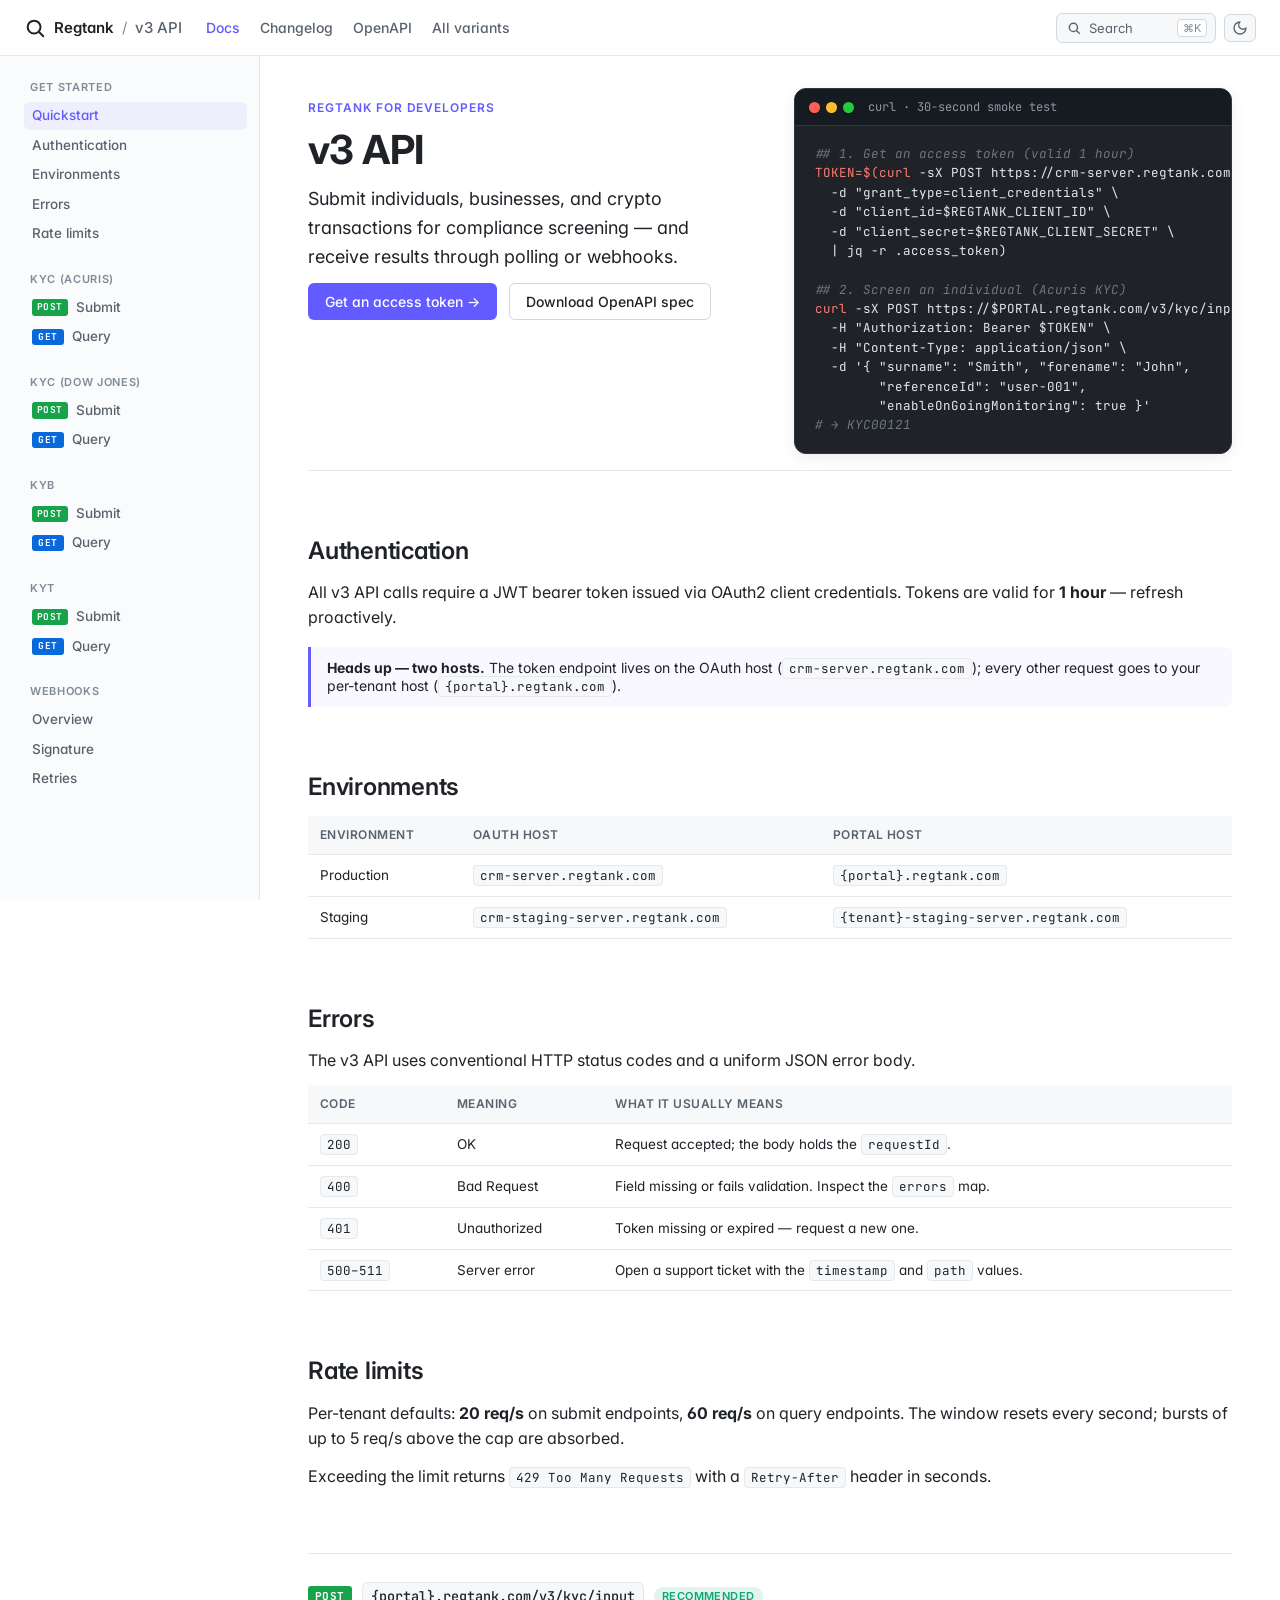
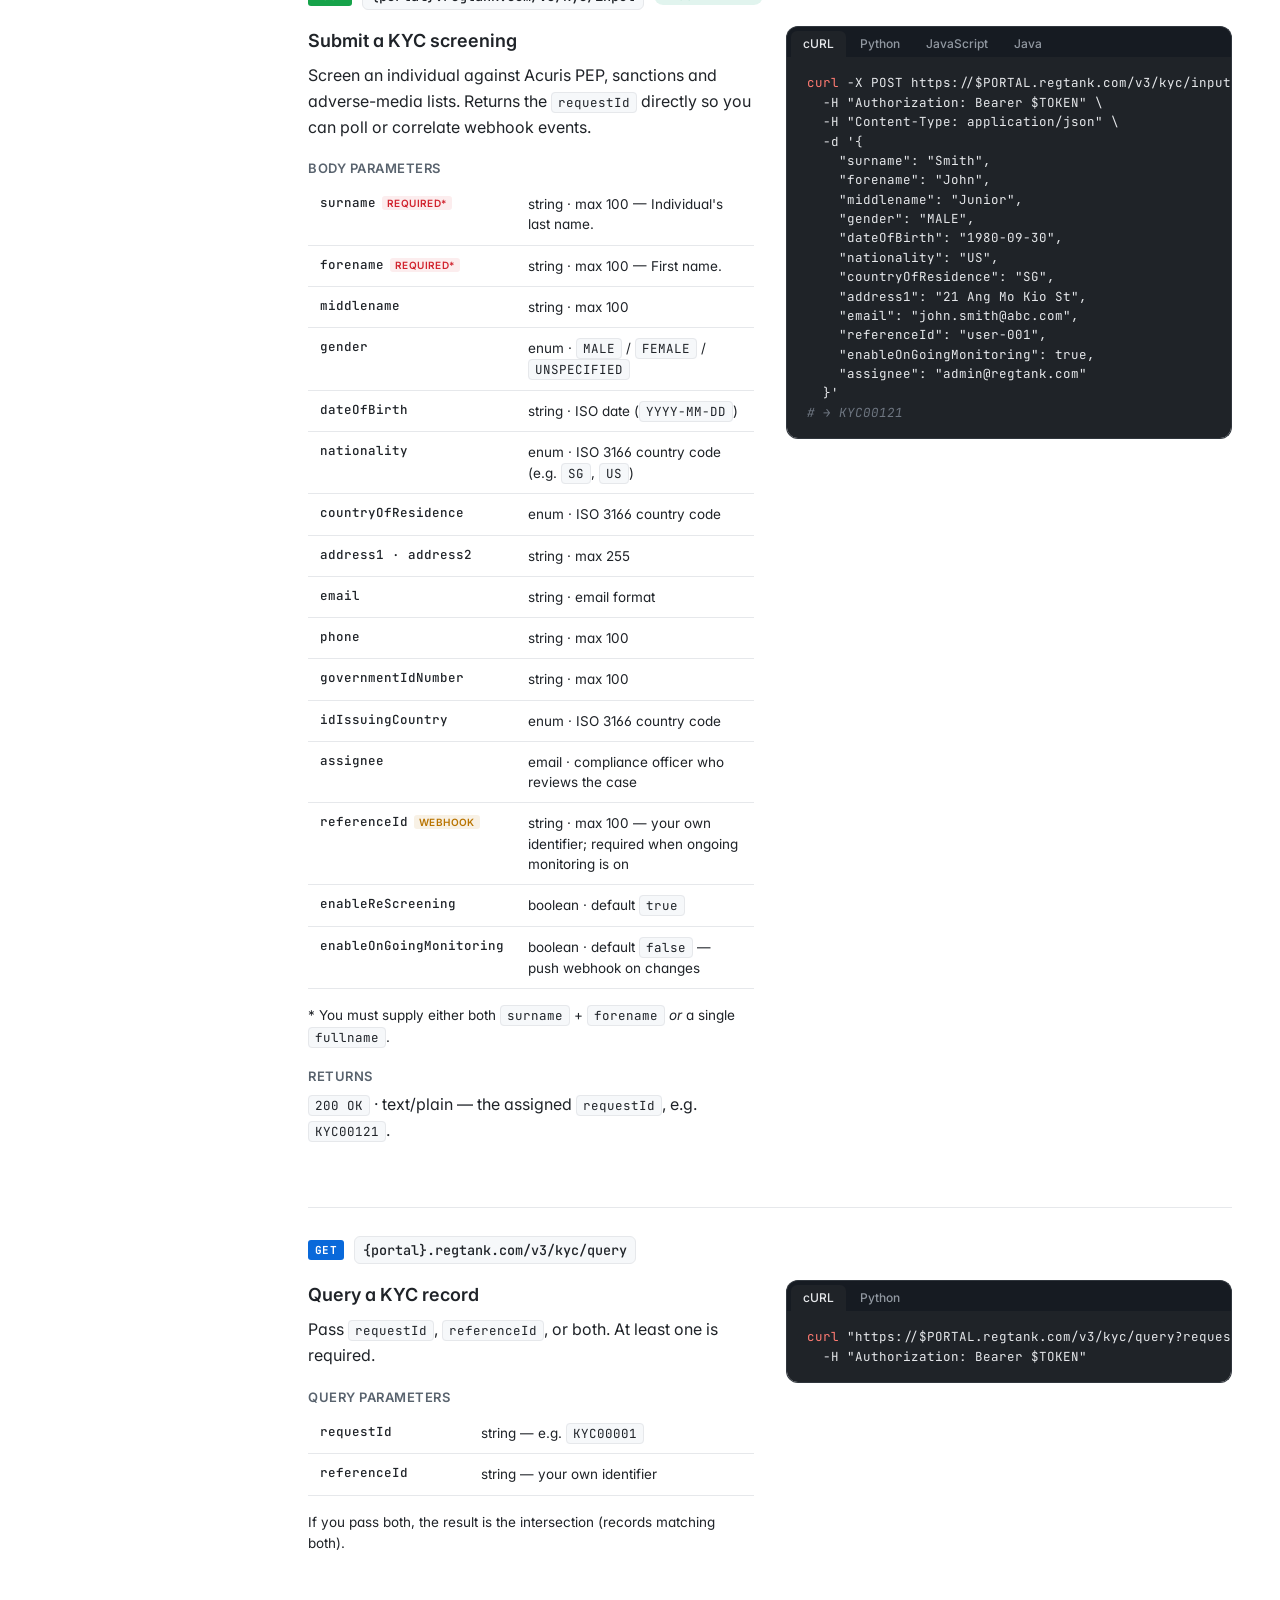
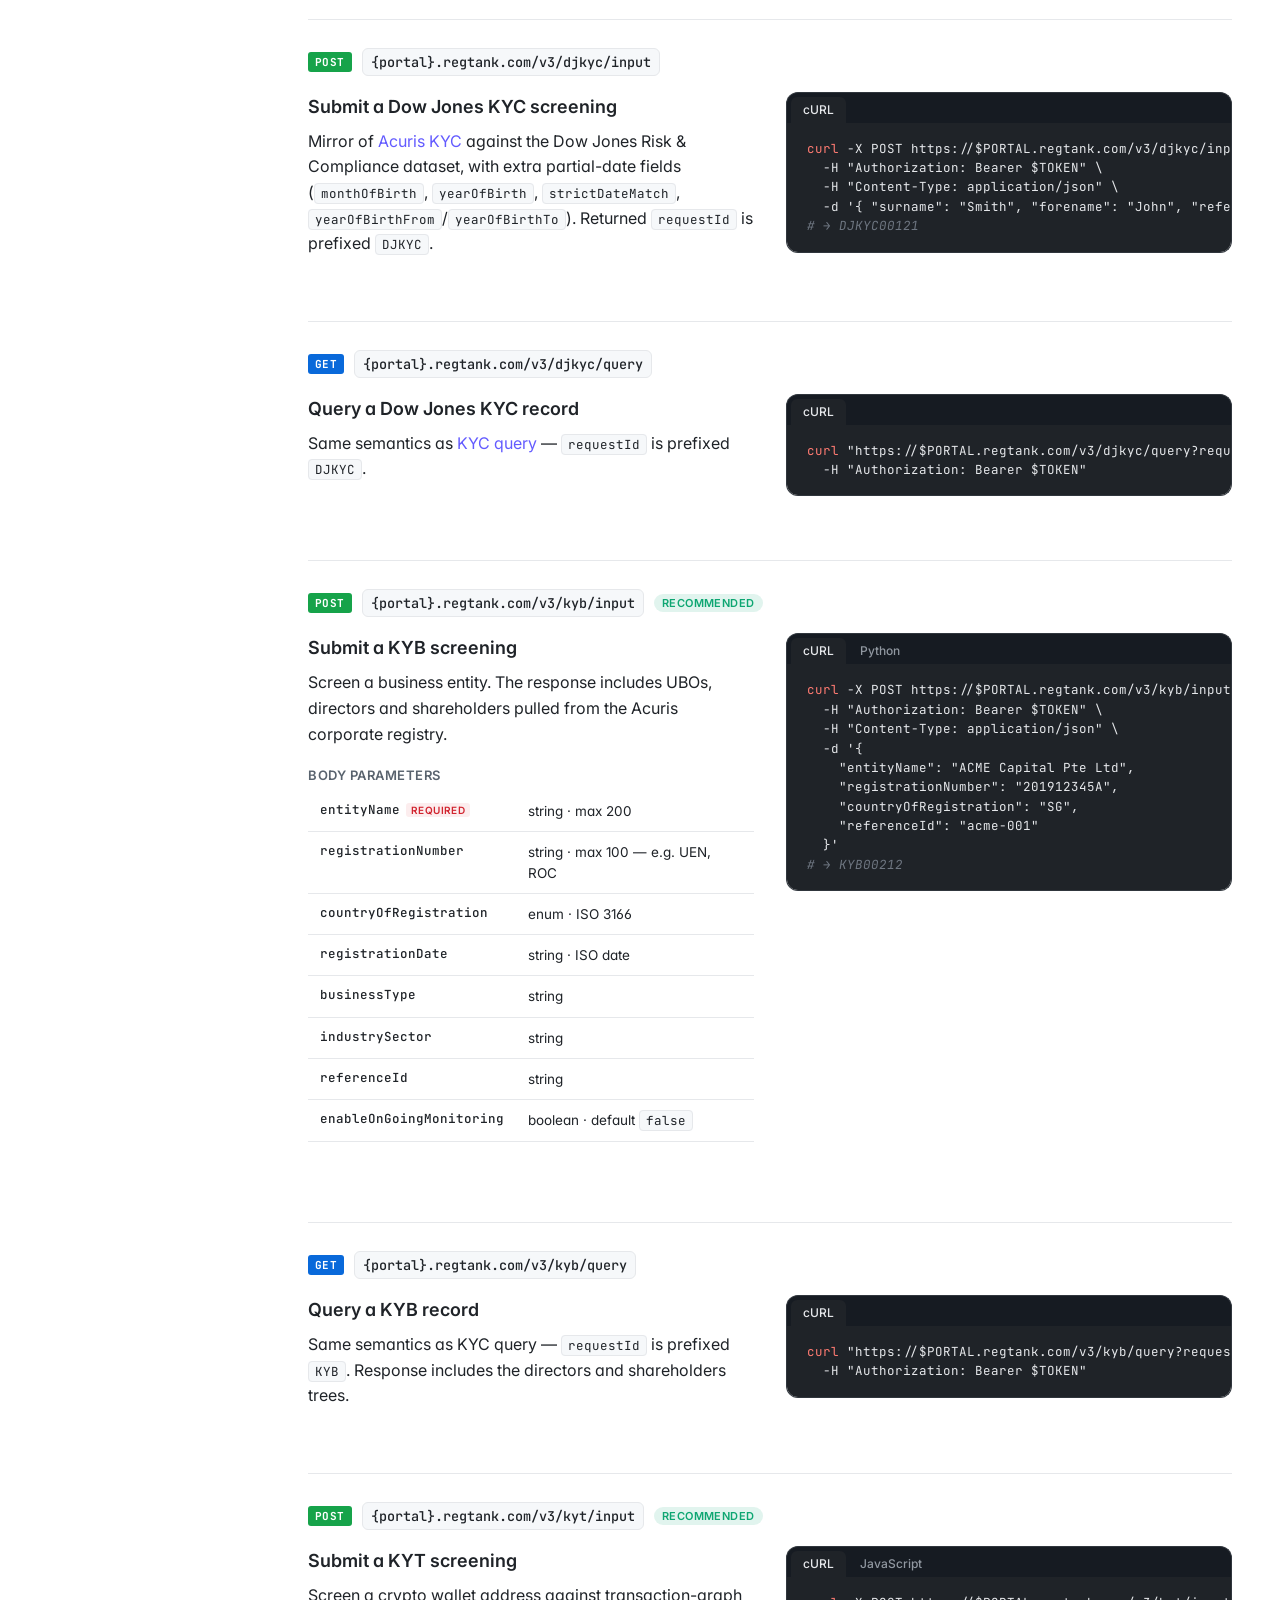
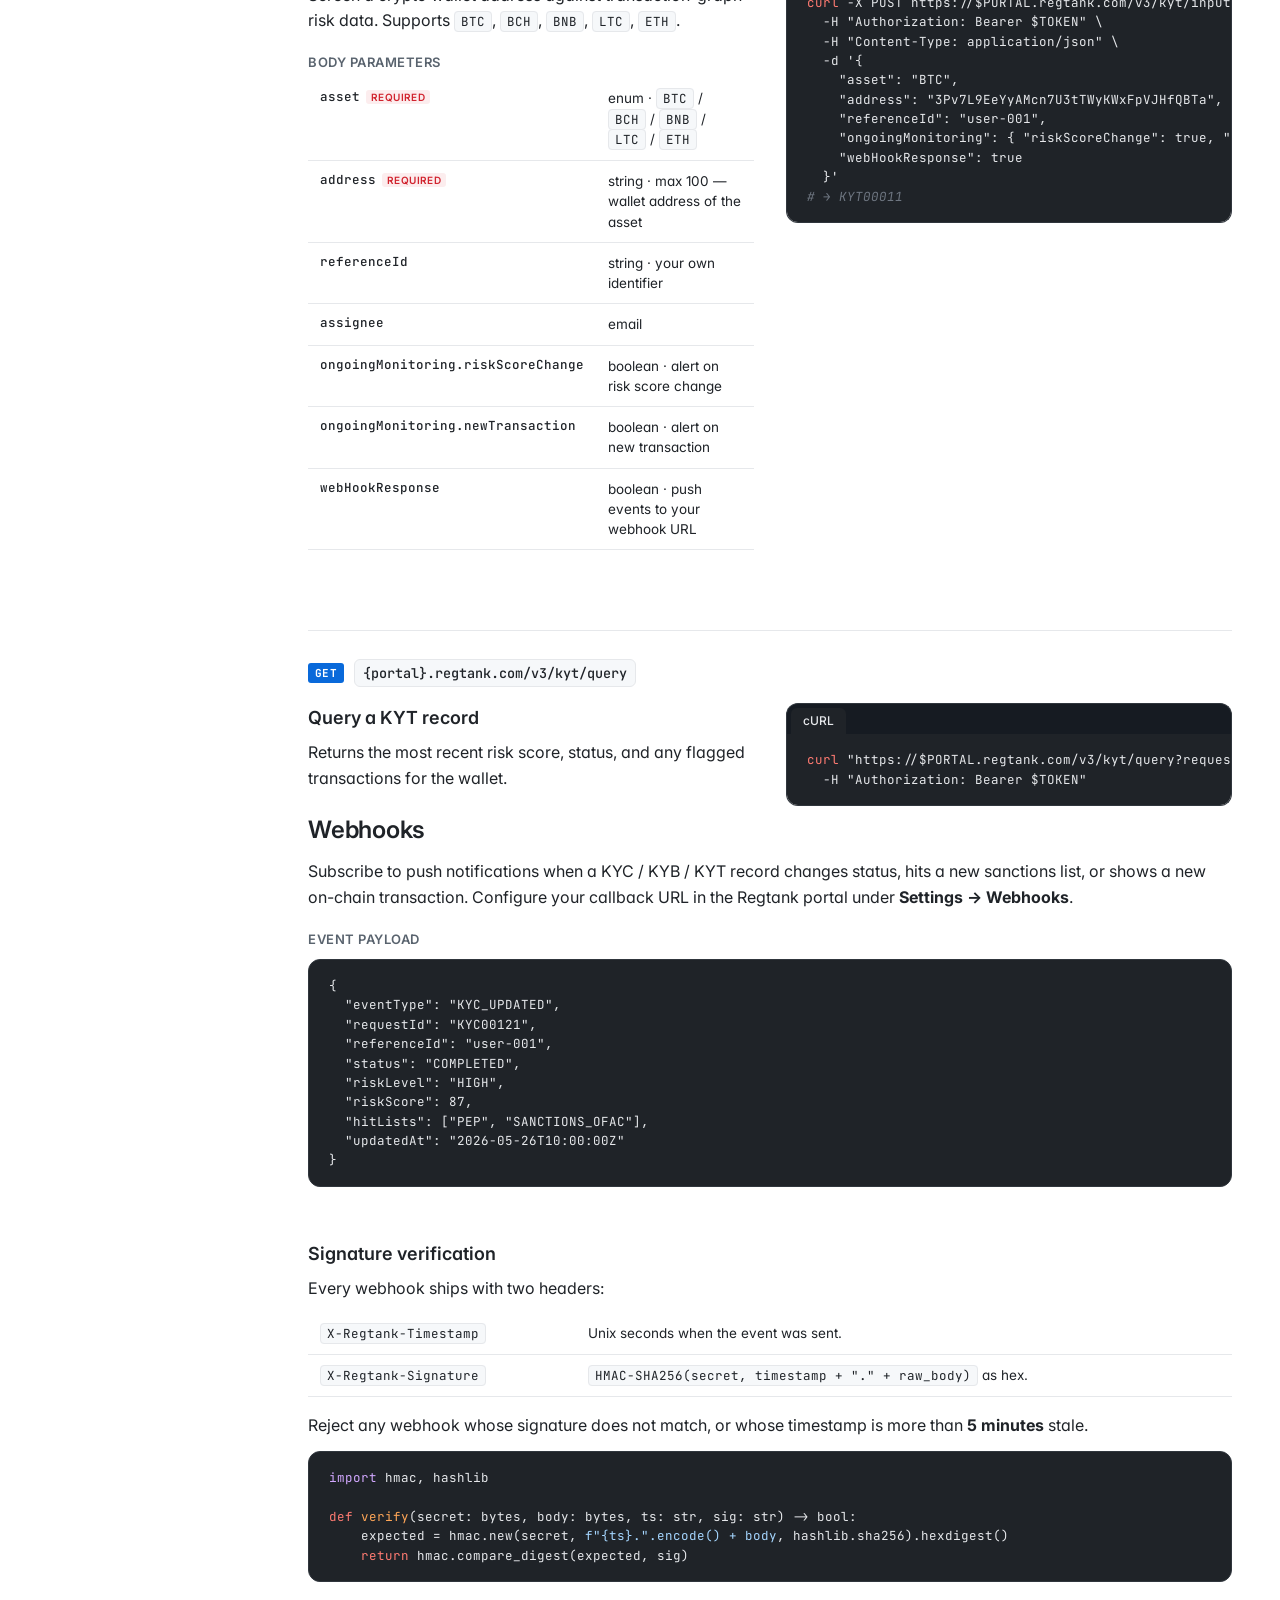
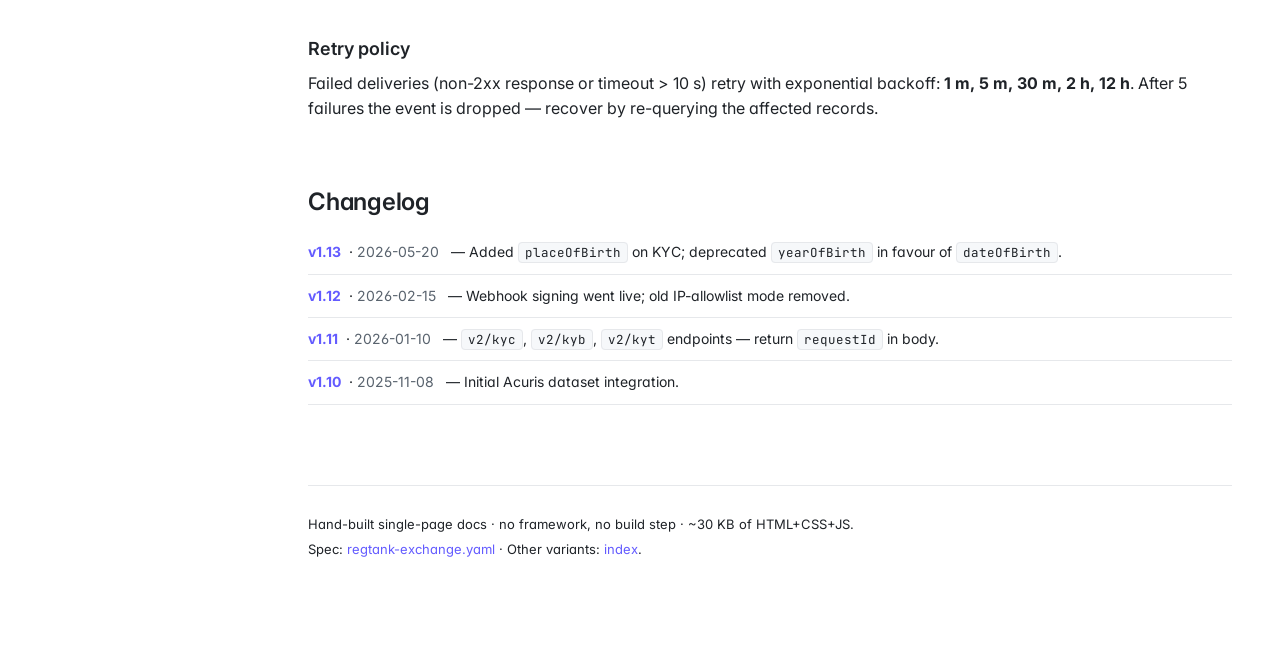
==== commit dc30a9cd: "feat(spec): mirror real Regtank v3 API from gitbook docs Replace placeholder Exchange API spec with " ====
--- a/variants/custom-spa/index.html
+++ b/variants/custom-spa/index.html
@@ -3,8 +3,9 @@
   <head>
     <meta charset="utf-8" />
     <meta name="viewport" content="width=device-width, initial-scale=1" />
-    <title>Regtank Exchange API · Docs</title>
-    <meta name="description" content="Regtank Exchange API — hand-built Stripe-style developer docs (demo by SPXpay)" />
+    <title>Regtank v3 API · Docs</title>
+    <meta name="description" content="Regtank v3 API — hand-built Stripe-style developer docs (demo by SPXpay; spec mirrored from regtank.gitbook.io)" />
+    <meta name="description" content="Regtank v3 API — hand-built Stripe-style developer docs (demo by SPXpay)" />
     <link rel="icon" href="data:image/svg+xml,<svg xmlns=%22http://www.w3.org/2000/svg%22 viewBox=%220 0 100 100%22><text y=%22.9em%22 font-size=%2290%22>🔎</text></svg>" />
     <link rel="preconnect" href="https://fonts.googleapis.com">
     <link rel="preconnect" href="https://fonts.gstatic.com" crossorigin>
@@ -18,7 +19,7 @@
           <svg width="22" height="22" viewBox="0 0 24 24" fill="none" stroke="currentColor" stroke-width="2.2" stroke-linecap="round" stroke-linejoin="round"><circle cx="11" cy="11" r="7"/><path d="m21 21-4.3-4.3"/></svg>
           <span>Regtank</span>
           <span class="brand-sep">/</span>
-          <span class="brand-section">Exchange API</span>
+          <span class="brand-section">v3 API</span>
         </a>
         <nav class="top-nav">
           <a href="#section-quickstart" class="active">Docs</a>
@@ -53,23 +54,22 @@
           </div>
           <div class="nav-section">
             <div class="nav-heading">KYC (Acuris)</div>
-            <a href="#op-submitKycV2"><span class="method post">POST</span> Submit (v2)</a>
-            <a href="#op-submitKycV1"><span class="method post">POST</span> Submit (v1)</a>
+            <a href="#op-submitKyc"><span class="method post">POST</span> Submit</a>
             <a href="#op-queryKyc"><span class="method get">GET</span> Query</a>
           </div>
           <div class="nav-section">
             <div class="nav-heading">KYC (Dow Jones)</div>
-            <a href="#op-submitDjKycV2"><span class="method post">POST</span> Submit (v2)</a>
+            <a href="#op-submitDjKyc"><span class="method post">POST</span> Submit</a>
             <a href="#op-queryDjKyc"><span class="method get">GET</span> Query</a>
           </div>
           <div class="nav-section">
             <div class="nav-heading">KYB</div>
-            <a href="#op-submitKybV2"><span class="method post">POST</span> Submit (v2)</a>
+            <a href="#op-submitKyb"><span class="method post">POST</span> Submit</a>
             <a href="#op-queryKyb"><span class="method get">GET</span> Query</a>
           </div>
           <div class="nav-section">
             <div class="nav-heading">KYT</div>
-            <a href="#op-submitKytV2"><span class="method post">POST</span> Submit (v2)</a>
+            <a href="#op-submitKyt"><span class="method post">POST</span> Submit</a>
             <a href="#op-queryKyt"><span class="method get">GET</span> Query</a>
           </div>
           <div class="nav-section">
@@ -86,7 +86,7 @@
         <section id="section-quickstart" class="hero">
           <div class="hero-text">
             <span class="hero-eyebrow">Regtank for developers</span>
-            <h1>Exchange API</h1>
+            <h1>v3 API</h1>
             <p class="hero-lede">
               Submit individuals, businesses, and crypto transactions for compliance
               screening — and receive results through polling or webhooks.
@@ -108,8 +108,8 @@
   -d "client_secret=$REGTANK_CLIENT_SECRET" \
   | jq -r .access_token)
 
-<span class="c">## 2. Screen an individual (Acuris KYC v2)</span>
-<span class="k">curl</span> -sX POST https://$TENANT-server.regtank.com/v2/kyc/exchange/input \
+<span class="c">## 2. Screen an individual (Acuris KYC)</span>
+<span class="k">curl</span> -sX POST https://$PORTAL.regtank.com/v3/kyc/input \
   -H "Authorization: Bearer $TOKEN" \
   -H "Content-Type: application/json" \
   -d '{ "surname": "Smith", "forename": "John",
@@ -122,23 +122,23 @@
         <section id="section-authentication">
           <h2>Authentication</h2>
           <p>
-            All Exchange API calls require a JWT bearer token issued via OAuth2 client
+            All v3 API calls require a JWT bearer token issued via OAuth2 client
             credentials. Tokens are valid for <strong>1 hour</strong> — refresh proactively.
           </p>
           <div class="callout">
             <strong>Heads up — two hosts.</strong>
             The token endpoint lives on the OAuth host (<code>crm-server.regtank.com</code>);
             every other request goes to your per-tenant host
-            (<code>{tenant}-server.regtank.com</code>).
+            (<code>{portal}.regtank.com</code>).
           </div>
         </section>
 
         <section id="section-environments">
           <h2>Environments</h2>
           <table class="def-table">
-            <thead><tr><th>Environment</th><th>OAuth host</th><th>Exchange host</th></tr></thead>
+            <thead><tr><th>Environment</th><th>OAuth host</th><th>Portal host</th></tr></thead>
             <tbody>
-              <tr><td>Production</td><td><code>crm-server.regtank.com</code></td><td><code>{tenant}-server.regtank.com</code></td></tr>
+              <tr><td>Production</td><td><code>crm-server.regtank.com</code></td><td><code>{portal}.regtank.com</code></td></tr>
               <tr><td>Staging</td><td><code>crm-staging-server.regtank.com</code></td><td><code>{tenant}-staging-server.regtank.com</code></td></tr>
             </tbody>
           </table>
@@ -146,11 +146,11 @@
 
         <section id="section-errors">
           <h2>Errors</h2>
-          <p>The Exchange API uses conventional HTTP status codes and a uniform JSON error body.</p>
+          <p>The v3 API uses conventional HTTP status codes and a uniform JSON error body.</p>
           <table class="def-table">
             <thead><tr><th>Code</th><th>Meaning</th><th>What it usually means</th></tr></thead>
             <tbody>
-              <tr><td><code>200</code></td><td>OK</td><td>Request accepted; for <code>v2</code> the body holds the <code>systemId</code>.</td></tr>
+              <tr><td><code>200</code></td><td>OK</td><td>Request accepted; the body holds the <code>requestId</code>.</td></tr>
               <tr><td><code>400</code></td><td>Bad Request</td><td>Field missing or fails validation. Inspect the <code>errors</code> map.</td></tr>
               <tr><td><code>401</code></td><td>Unauthorized</td><td>Token missing or expired — request a new one.</td></tr>
               <tr><td><code>500–511</code></td><td>Server error</td><td>Open a support ticket with the <code>timestamp</code> and <code>path</code> values.</td></tr>
@@ -172,18 +172,18 @@
         </section>
 
         <!-- KYC v2 Submit -->
-        <article id="op-submitKycV2" class="endpoint">
+        <article id="op-submitKyc" class="endpoint">
           <header>
             <span class="method post">POST</span>
-            <code class="path">{tenant}-server.regtank.com/v2/kyc/exchange/input</code>
+            <code class="path">{portal}.regtank.com/v3/kyc/input</code>
             <span class="badge recommended">recommended</span>
           </header>
           <div class="endpoint-grid">
             <div class="endpoint-doc">
-              <h3>Submit a KYC screening (v2)</h3>
+              <h3>Submit a KYC screening</h3>
               <p>
                 Screen an individual against Acuris PEP, sanctions and adverse-media
-                lists. Returns the <code>systemId</code> directly so you can poll
+                lists. Returns the <code>requestId</code> directly so you can poll
                 or correlate webhook events.
               </p>
               <h4>Body parameters</h4>
@@ -209,7 +209,7 @@
               </table>
               <p class="hint">* You must supply either both <code>surname</code> + <code>forename</code> <em>or</em> a single <code>fullname</code>.</p>
               <h4>Returns</h4>
-              <p><code>200 OK</code> · text/plain — the assigned <code>systemId</code>, e.g. <code>KYC00121</code>.</p>
+              <p><code>200 OK</code> · text/plain — the assigned <code>requestId</code>, e.g. <code>KYC00121</code>.</p>
             </div>
             <aside class="endpoint-code">
               <div class="code-tabs" data-tabset="kyc-submit">
@@ -218,7 +218,7 @@
                 <button data-lang="javascript">JavaScript</button>
                 <button data-lang="java">Java</button>
               </div>
-<pre data-tabset="kyc-submit" data-lang="curl" class="active"><span class="k">curl</span> -X POST https://$TENANT-server.regtank.com/v2/kyc/exchange/input \
+<pre data-tabset="kyc-submit" data-lang="curl" class="active"><span class="k">curl</span> -X POST https://$PORTAL.regtank.com/v3/kyc/input \
   -H "Authorization: Bearer $TOKEN" \
   -H "Content-Type: application/json" \
   -d '{
@@ -248,7 +248,7 @@
 ).json()["access_token"]
 
 system_id = requests.post(
-    f"https://{os.environ['TENANT']}-server.regtank.com/v2/kyc/exchange/input",
+    f"https://{os.environ['PORTAL']}.regtank.com/v3/kyc/input",
     headers={"Authorization": <span class="s">f"Bearer {token}"</span>},
     json={
         "surname": "Smith",
@@ -271,8 +271,8 @@
   }),
 }).then(r => r.json());
 
-<span class="k">const</span> systemId = <span class="k">await</span> fetch(
-  <span class="s">`https://${process.env.TENANT}-server.regtank.com/v2/kyc/exchange/input`</span>,
+<span class="k">const</span> requestId = <span class="k">await</span> fetch(
+  <span class="s">`https://${process.env.PORTAL}.regtank.com/v3/kyc/input`</span>,
   {
     method: <span class="s">'POST'</span>,
     headers: {
@@ -303,7 +303,7 @@
 
 <span class="c">// 2. submit</span>
 HttpRequest req = HttpRequest.newBuilder()
-    .uri(URI.create(<span class="s">"https://"</span> + tenant + <span class="s">"-server.regtank.com/v2/kyc/exchange/input"</span>))
+    .uri(URI.create(<span class="s">"https://"</span> + tenant + <span class="s">"-server.regtank.com/v3/kyc/input"</span>))
     .header(<span class="s">"Authorization"</span>, <span class="s">"Bearer "</span> + token)
     .header(<span class="s">"Content-Type"</span>, <span class="s">"application/json"</span>)
     .POST(BodyPublishers.ofString(<span class="s">"""
@@ -312,34 +312,8 @@
           "enableOnGoingMonitoring":true }
     """</span>))
     .build();
-String systemId = http.send(req, BodyHandlers.ofString()).body();
+String requestId = http.send(req, BodyHandlers.ofString()).body();
 <span class="c">// "KYC00121"</span></pre>
-            </aside>
-          </div>
-        </article>
-
-        <!-- KYC v1 Submit -->
-        <article id="op-submitKycV1" class="endpoint">
-          <header>
-            <span class="method post">POST</span>
-            <code class="path">{tenant}-server.regtank.com/v1/kyc/exchange/input</code>
-            <span class="badge legacy">legacy</span>
-          </header>
-          <div class="endpoint-grid">
-            <div class="endpoint-doc">
-              <h3>Submit a KYC screening (v1)</h3>
-              <p>Same body as <a href="#op-submitKycV2">v2</a>, but returns only <code>200 OK</code> — you must look the record up later by <code>referenceId</code>.</p>
-              <div class="callout">
-                <strong>Prefer v2.</strong> v2 returns <code>systemId</code> directly, eliminating the back-and-forth.
-              </div>
-            </div>
-            <aside class="endpoint-code">
-              <div class="code-tabs" data-tabset="kyc-v1"><button data-lang="curl" class="active">cURL</button></div>
-<pre data-tabset="kyc-v1" data-lang="curl" class="active"><span class="k">curl</span> -X POST https://$TENANT-server.regtank.com/v1/kyc/exchange/input \
-  -H "Authorization: Bearer $TOKEN" \
-  -H "Content-Type: application/json" \
-  -d '{ "surname": "Smith", "forename": "John" }'
-<span class="c"># → 200 OK (empty body)</span></pre>
             </aside>
           </div>
         </article>
@@ -348,16 +322,16 @@
         <article id="op-queryKyc" class="endpoint">
           <header>
             <span class="method get">GET</span>
-            <code class="path">{tenant}-server.regtank.com/v1/kyc/exchange/query</code>
+            <code class="path">{portal}.regtank.com/v3/kyc/query</code>
           </header>
           <div class="endpoint-grid">
             <div class="endpoint-doc">
               <h3>Query a KYC record</h3>
-              <p>Pass <code>systemId</code>, <code>referenceId</code>, or both. At least one is required.</p>
+              <p>Pass <code>requestId</code>, <code>referenceId</code>, or both. At least one is required.</p>
               <h4>Query parameters</h4>
               <table class="params">
                 <tbody>
-                  <tr><td><code>systemId</code></td><td>string — e.g. <code>KYC00001</code></td></tr>
+                  <tr><td><code>requestId</code></td><td>string — e.g. <code>KYC00001</code></td></tr>
                   <tr><td><code>referenceId</code></td><td>string — your own identifier</td></tr>
                 </tbody>
               </table>
@@ -365,29 +339,29 @@
             </div>
             <aside class="endpoint-code">
               <div class="code-tabs" data-tabset="kyc-query"><button data-lang="curl" class="active">cURL</button><button data-lang="python">Python</button></div>
-<pre data-tabset="kyc-query" data-lang="curl" class="active"><span class="k">curl</span> "https://$TENANT-server.regtank.com/v1/kyc/exchange/query?systemId=KYC00001" \
+<pre data-tabset="kyc-query" data-lang="curl" class="active"><span class="k">curl</span> "https://$PORTAL.regtank.com/v3/kyc/query?requestId=KYC00001" \
   -H "Authorization: Bearer $TOKEN"</pre>
 <pre data-tabset="kyc-query" data-lang="python">records = requests.get(
-    <span class="s">f"https://{tenant}-server.regtank.com/v1/kyc/exchange/query"</span>,
+    <span class="s">f"https://{portal}.regtank.com/v3/kyc/query"</span>,
     headers={<span class="s">"Authorization"</span>: <span class="s">f"Bearer {token}"</span>},
-    params={<span class="s">"systemId"</span>: <span class="s">"KYC00001"</span>},
+    params={<span class="s">"requestId"</span>: <span class="s">"KYC00001"</span>},
 ).json()
-<span class="c">## [{ "systemId": "KYC00001", "status": "COMPLETED", "riskLevel": "LOW", ... }]</span></pre>
+<span class="c">## [{ "requestId": "KYC00001", "status": "COMPLETED", "riskLevel": "LOW", ... }]</span></pre>
             </aside>
           </div>
         </article>
 
         <!-- DJKYC v2 -->
-        <article id="op-submitDjKycV2" class="endpoint">
-          <header><span class="method post">POST</span><code class="path">{tenant}-server.regtank.com/v2/djkyc/exchange/input</code></header>
-          <div class="endpoint-grid">
-            <div class="endpoint-doc">
-              <h3>Submit a Dow Jones KYC screening (v2)</h3>
-              <p>Same body as <a href="#op-submitKycV2">Acuris KYC v2</a> but screened against the Dow Jones Risk &amp; Compliance dataset. Returned <code>systemId</code> is prefixed <code>DJKYC</code>.</p>
+        <article id="op-submitDjKyc" class="endpoint">
+          <header><span class="method post">POST</span><code class="path">{portal}.regtank.com/v3/djkyc/input</code></header>
+          <div class="endpoint-grid">
+            <div class="endpoint-doc">
+              <h3>Submit a Dow Jones KYC screening</h3>
+              <p>Mirror of <a href="#op-submitKyc">Acuris KYC</a> against the Dow Jones Risk &amp; Compliance dataset, with extra partial-date fields (<code>monthOfBirth</code>, <code>yearOfBirth</code>, <code>strictDateMatch</code>, <code>yearOfBirthFrom</code>/<code>yearOfBirthTo</code>). Returned <code>requestId</code> is prefixed <code>DJKYC</code>.</p>
             </div>
             <aside class="endpoint-code">
               <div class="code-tabs" data-tabset="dj"><button data-lang="curl" class="active">cURL</button></div>
-<pre data-tabset="dj" data-lang="curl" class="active"><span class="k">curl</span> -X POST https://$TENANT-server.regtank.com/v2/djkyc/exchange/input \
+<pre data-tabset="dj" data-lang="curl" class="active"><span class="k">curl</span> -X POST https://$PORTAL.regtank.com/v3/djkyc/input \
   -H "Authorization: Bearer $TOKEN" \
   -H "Content-Type: application/json" \
   -d '{ "surname": "Smith", "forename": "John", "referenceId": "u-001" }'
@@ -397,26 +371,26 @@
         </article>
 
         <article id="op-queryDjKyc" class="endpoint">
-          <header><span class="method get">GET</span><code class="path">{tenant}-server.regtank.com/v1/djkyc/exchange/query</code></header>
+          <header><span class="method get">GET</span><code class="path">{portal}.regtank.com/v3/djkyc/query</code></header>
           <div class="endpoint-grid">
             <div class="endpoint-doc">
               <h3>Query a Dow Jones KYC record</h3>
-              <p>Same semantics as <a href="#op-queryKyc">KYC query</a> — <code>systemId</code> is prefixed <code>DJKYC</code>.</p>
+              <p>Same semantics as <a href="#op-queryKyc">KYC query</a> — <code>requestId</code> is prefixed <code>DJKYC</code>.</p>
             </div>
             <aside class="endpoint-code">
               <div class="code-tabs" data-tabset="djq"><button data-lang="curl" class="active">cURL</button></div>
-<pre data-tabset="djq" data-lang="curl" class="active"><span class="k">curl</span> "https://$TENANT-server.regtank.com/v1/djkyc/exchange/query?systemId=DJKYC00001" \
+<pre data-tabset="djq" data-lang="curl" class="active"><span class="k">curl</span> "https://$PORTAL.regtank.com/v3/djkyc/query?requestId=DJKYC00001" \
   -H "Authorization: Bearer $TOKEN"</pre>
             </aside>
           </div>
         </article>
 
         <!-- KYB v2 -->
-        <article id="op-submitKybV2" class="endpoint">
-          <header><span class="method post">POST</span><code class="path">{tenant}-server.regtank.com/v2/kyb/exchange/input</code><span class="badge recommended">recommended</span></header>
-          <div class="endpoint-grid">
-            <div class="endpoint-doc">
-              <h3>Submit a KYB screening (v2)</h3>
+        <article id="op-submitKyb" class="endpoint">
+          <header><span class="method post">POST</span><code class="path">{portal}.regtank.com/v3/kyb/input</code><span class="badge recommended">recommended</span></header>
+          <div class="endpoint-grid">
+            <div class="endpoint-doc">
+              <h3>Submit a KYB screening</h3>
               <p>Screen a business entity. The response includes UBOs, directors and shareholders pulled from the Acuris corporate registry.</p>
               <h4>Body parameters</h4>
               <table class="params">
@@ -434,7 +408,7 @@
             </div>
             <aside class="endpoint-code">
               <div class="code-tabs" data-tabset="kyb"><button data-lang="curl" class="active">cURL</button><button data-lang="python">Python</button></div>
-<pre data-tabset="kyb" data-lang="curl" class="active"><span class="k">curl</span> -X POST https://$TENANT-server.regtank.com/v2/kyb/exchange/input \
+<pre data-tabset="kyb" data-lang="curl" class="active"><span class="k">curl</span> -X POST https://$PORTAL.regtank.com/v3/kyb/input \
   -H "Authorization: Bearer $TOKEN" \
   -H "Content-Type: application/json" \
   -d '{
@@ -445,7 +419,7 @@
   }'
 <span class="c"># → KYB00212</span></pre>
 <pre data-tabset="kyb" data-lang="python">requests.post(
-    <span class="s">f"https://{tenant}-server.regtank.com/v2/kyb/exchange/input"</span>,
+    <span class="s">f"https://{portal}.regtank.com/v3/kyb/input"</span>,
     headers={<span class="s">"Authorization"</span>: <span class="s">f"Bearer {token}"</span>},
     json={
         <span class="s">"entityName"</span>: <span class="s">"ACME Capital Pte Ltd"</span>,
@@ -459,26 +433,26 @@
         </article>
 
         <article id="op-queryKyb" class="endpoint">
-          <header><span class="method get">GET</span><code class="path">{tenant}-server.regtank.com/v1/kyb/exchange/query</code></header>
+          <header><span class="method get">GET</span><code class="path">{portal}.regtank.com/v3/kyb/query</code></header>
           <div class="endpoint-grid">
             <div class="endpoint-doc">
               <h3>Query a KYB record</h3>
-              <p>Same semantics as KYC query — <code>systemId</code> is prefixed <code>KYB</code>. Response includes the directors and shareholders trees.</p>
+              <p>Same semantics as KYC query — <code>requestId</code> is prefixed <code>KYB</code>. Response includes the directors and shareholders trees.</p>
             </div>
             <aside class="endpoint-code">
               <div class="code-tabs" data-tabset="kybq"><button data-lang="curl" class="active">cURL</button></div>
-<pre data-tabset="kybq" data-lang="curl" class="active"><span class="k">curl</span> "https://$TENANT-server.regtank.com/v1/kyb/exchange/query?systemId=KYB003456" \
+<pre data-tabset="kybq" data-lang="curl" class="active"><span class="k">curl</span> "https://$PORTAL.regtank.com/v3/kyb/query?requestId=KYB003456" \
   -H "Authorization: Bearer $TOKEN"</pre>
             </aside>
           </div>
         </article>
 
         <!-- KYT v2 -->
-        <article id="op-submitKytV2" class="endpoint">
-          <header><span class="method post">POST</span><code class="path">{tenant}-server.regtank.com/v2/kyt/exchange/input</code><span class="badge recommended">recommended</span></header>
-          <div class="endpoint-grid">
-            <div class="endpoint-doc">
-              <h3>Submit a KYT screening (v2)</h3>
+        <article id="op-submitKyt" class="endpoint">
+          <header><span class="method post">POST</span><code class="path">{portal}.regtank.com/v3/kyt/input</code><span class="badge recommended">recommended</span></header>
+          <div class="endpoint-grid">
+            <div class="endpoint-doc">
+              <h3>Submit a KYT screening</h3>
               <p>Screen a crypto wallet address against transaction-graph risk data. Supports <code>BTC</code>, <code>BCH</code>, <code>BNB</code>, <code>LTC</code>, <code>ETH</code>.</p>
               <h4>Body parameters</h4>
               <table class="params">
@@ -495,7 +469,7 @@
             </div>
             <aside class="endpoint-code">
               <div class="code-tabs" data-tabset="kyt"><button data-lang="curl" class="active">cURL</button><button data-lang="javascript">JavaScript</button></div>
-<pre data-tabset="kyt" data-lang="curl" class="active"><span class="k">curl</span> -X POST https://$TENANT-server.regtank.com/v2/kyt/exchange/input \
+<pre data-tabset="kyt" data-lang="curl" class="active"><span class="k">curl</span> -X POST https://$PORTAL.regtank.com/v3/kyt/input \
   -H "Authorization: Bearer $TOKEN" \
   -H "Content-Type: application/json" \
   -d '{
@@ -506,8 +480,8 @@
     "webHookResponse": true
   }'
 <span class="c"># → KYT00011</span></pre>
-<pre data-tabset="kyt" data-lang="javascript"><span class="k">const</span> systemId = <span class="k">await</span> fetch(
-  <span class="s">`https://${tenant}-server.regtank.com/v2/kyt/exchange/input`</span>,
+<pre data-tabset="kyt" data-lang="javascript"><span class="k">const</span> requestId = <span class="k">await</span> fetch(
+  <span class="s">`https://${portal}.regtank.com/v3/kyt/input`</span>,
   {
     method: <span class="s">'POST'</span>,
     headers: { Authorization: <span class="s">`Bearer ${token}`</span>, <span class="s">'Content-Type'</span>: <span class="s">'application/json'</span> },
@@ -526,7 +500,7 @@
         </article>
 
         <article id="op-queryKyt" class="endpoint">
-          <header><span class="method get">GET</span><code class="path">{tenant}-server.regtank.com/v1/kyt/exchange/query</code></header>
+          <header><span class="method get">GET</span><code class="path">{portal}.regtank.com/v3/kyt/query</code></header>
           <div class="endpoint-grid">
             <div class="endpoint-doc">
               <h3>Query a KYT record</h3>
@@ -534,7 +508,7 @@
             </div>
             <aside class="endpoint-code">
               <div class="code-tabs" data-tabset="kytq"><button data-lang="curl" class="active">cURL</button></div>
-<pre data-tabset="kytq" data-lang="curl" class="active"><span class="k">curl</span> "https://$TENANT-server.regtank.com/v1/kyt/exchange/query?systemId=KYT00011" \
+<pre data-tabset="kytq" data-lang="curl" class="active"><span class="k">curl</span> "https://$PORTAL.regtank.com/v3/kyt/query?requestId=KYT00011" \
   -H "Authorization: Bearer $TOKEN"</pre>
             </aside>
           </div>
@@ -552,7 +526,7 @@
           <h4>Event payload</h4>
           <pre class="standalone">{
   "eventType": "KYC_UPDATED",
-  "systemId": "KYC00121",
+  "requestId": "KYC00121",
   "referenceId": "user-001",
   "status": "COMPLETED",
   "riskLevel": "HIGH",
@@ -593,7 +567,7 @@
           <ul class="changelog">
             <li><strong>v1.13</strong> · <em>2026-05-20</em> — Added <code>placeOfBirth</code> on KYC; deprecated <code>yearOfBirth</code> in favour of <code>dateOfBirth</code>.</li>
             <li><strong>v1.12</strong> · <em>2026-02-15</em> — Webhook signing went live; old IP-allowlist mode removed.</li>
-            <li><strong>v1.11</strong> · <em>2026-01-10</em> — <code>v2/kyc</code>, <code>v2/kyb</code>, <code>v2/kyt</code> endpoints — return <code>systemId</code> in body.</li>
+            <li><strong>v1.11</strong> · <em>2026-01-10</em> — <code>v2/kyc</code>, <code>v2/kyb</code>, <code>v2/kyt</code> endpoints — return <code>requestId</code> in body.</li>
             <li><strong>v1.10</strong> · <em>2025-11-08</em> — Initial Acuris dataset integration.</li>
           </ul>
         </section>
--- a/variants/custom-spa/styles.css
+++ b/variants/custom-spa/styles.css
@@ -1,5 +1,5 @@
 /* ========================================================================
-   Regtank Exchange API — hand-built Stripe-style docs
+   Regtank v3 API — hand-built Stripe-style docs
    ======================================================================== */
 
 :root {
